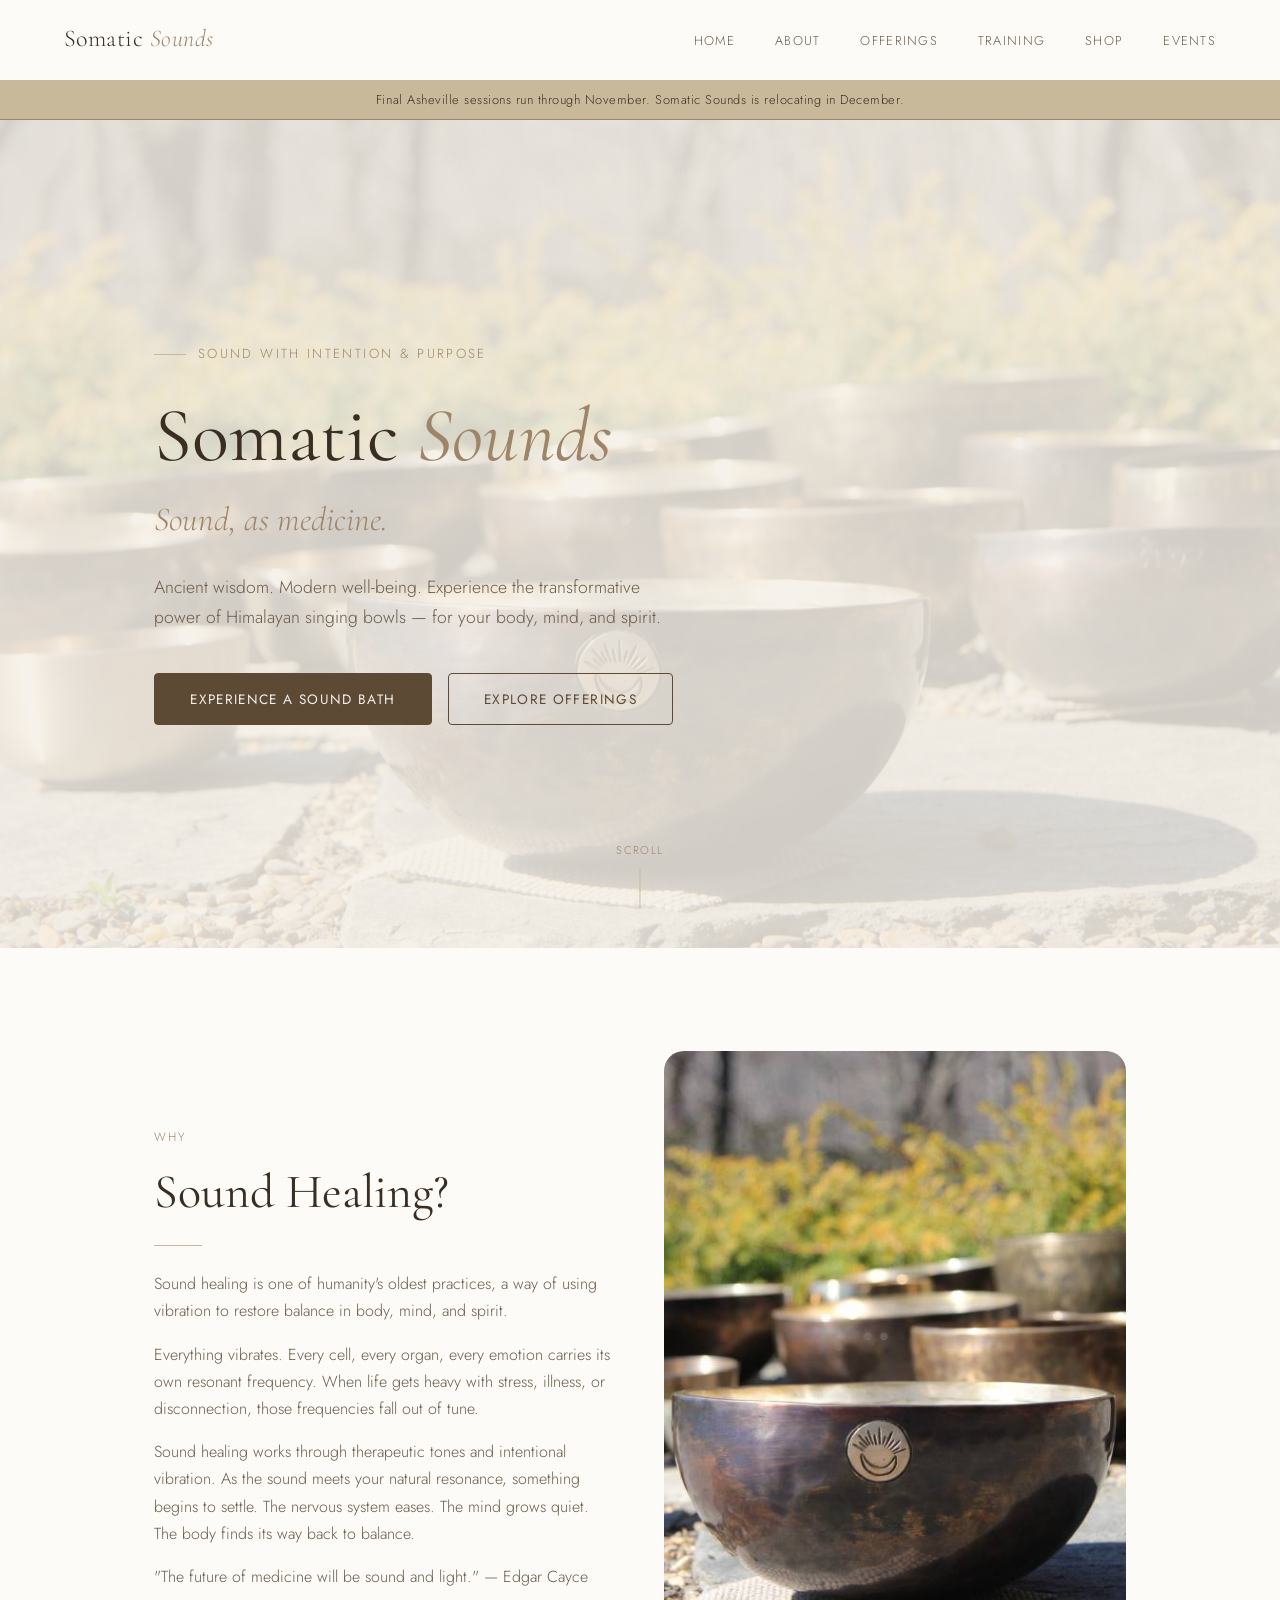
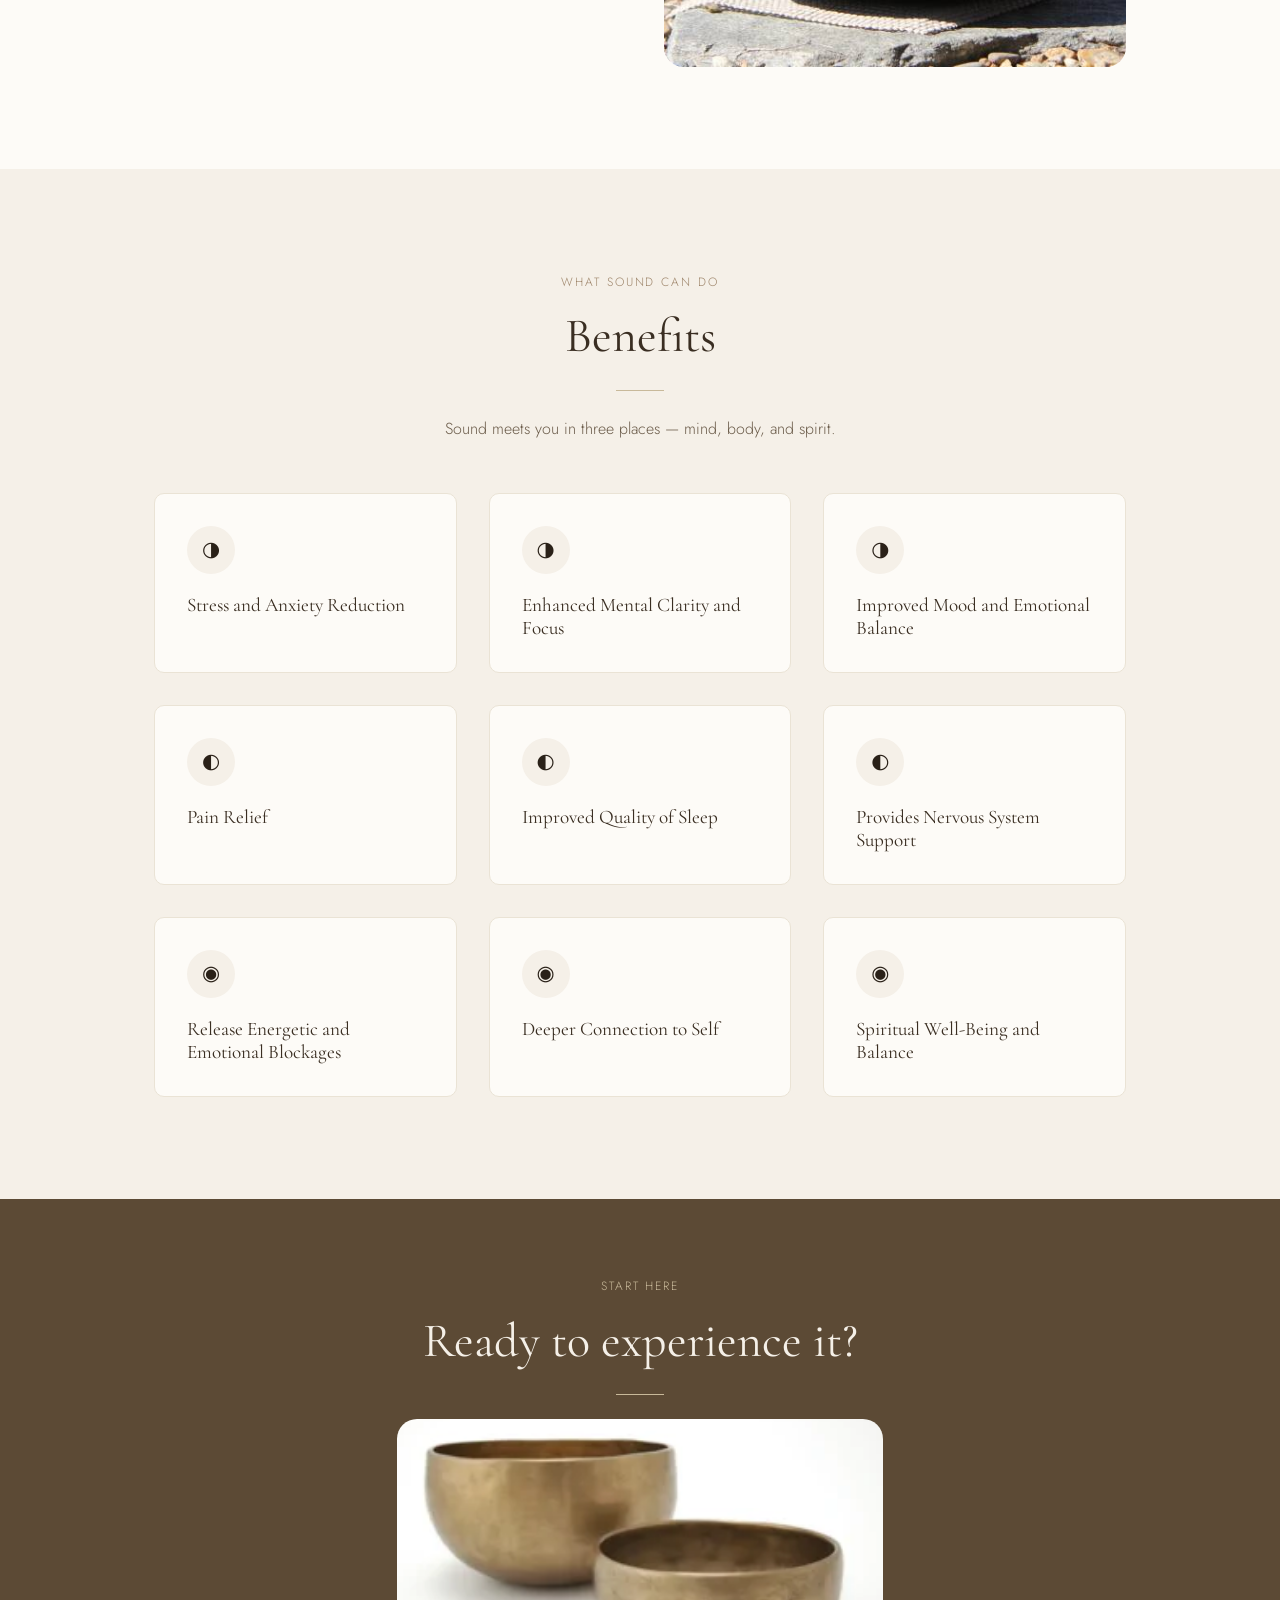
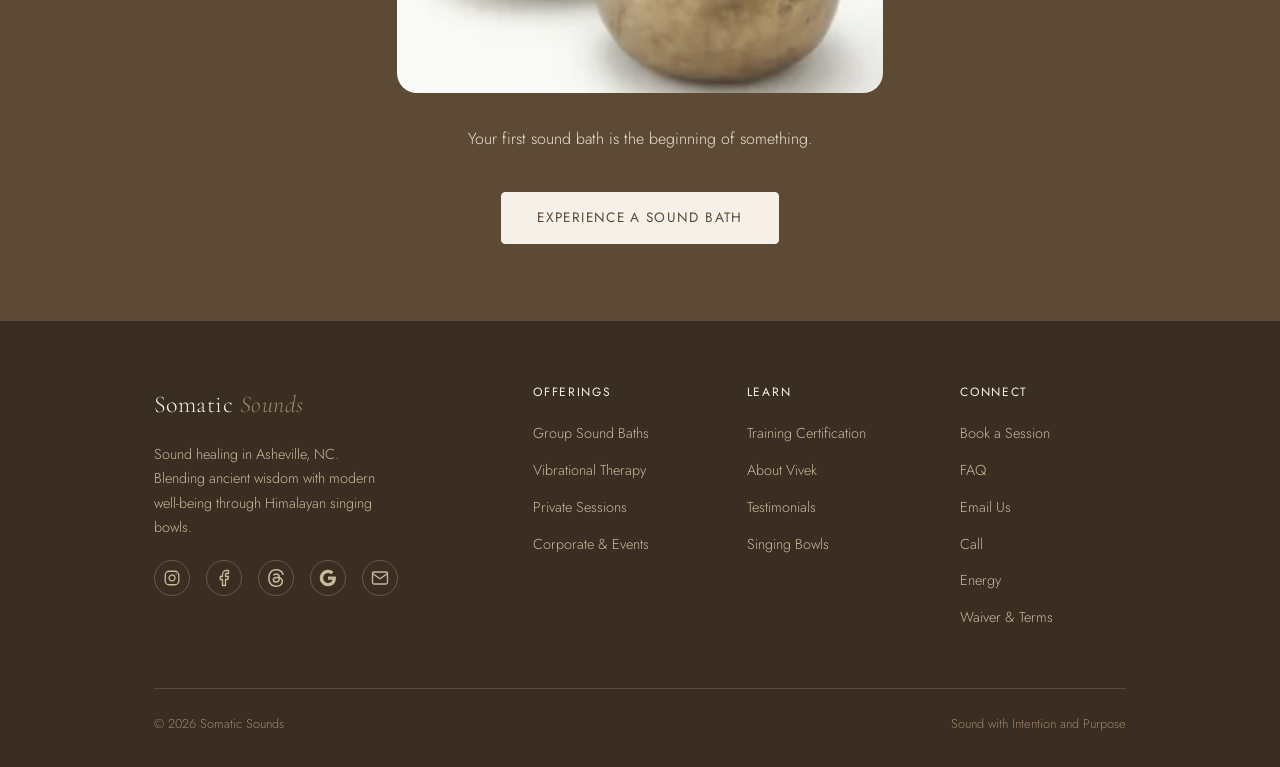
==== index.html @ fb437ecf "s" ====
<!-- ============================
     SOMATIC SOUNDS — index.html
     ============================ -->
<!DOCTYPE html>
<html lang="en">
<head>
  <meta charset="UTF-8" />
  <meta name="viewport" content="width=device-width, initial-scale=1.0" />
  <title>Somatic Sounds | Sound Healing in Asheville</title>
  <meta name="description" content="Sound healing in Asheville, NC with Himalayan singing bowls. Group sound baths, private Vibrational Sound Therapy, sound healing training, and retreats." />
  <link rel="canonical" href="https://somaticsounds.net/" />



<!-- Favicon -->
<link rel="icon" href="/favicon.ico" sizes="any">
<link rel="icon" type="image/png" sizes="32x32" href="/assets/images/favicons/somatic-favicon-32x32.png">
<link rel="icon" type="image/png" sizes="16x16" href="/assets/images/favicons/somatic-favicon-16x16.png">
<link rel="apple-touch-icon" sizes="180x180" href="/assets/images/favicons/somatic-favicon-180x180.png">
<link rel="icon" type="image/png" sizes="192x192" href="/assets/images/favicons/somatic-favicon-192x192.png">
<link rel="icon" type="image/png" sizes="512x512" href="/assets/images/favicons/somatic-favicon-512x512.png">

  <!-- Open Graph -->
  <meta property="og:title" content="Somatic Sounds | Sound Healing in Asheville" />
  <meta property="og:description" content="Sound healing in Asheville, NC. Offering group sound bath meditations, private sessions & sound healing training using Himalayan singing bowls to promote wellness and balance. Led by Vivek Chugh." />
  <meta property="og:url" content="https://somaticsounds.net/" />
  <meta property="og:image" content="https://somaticsounds.net/assets/images/2024/04/1-22-IMG_5878-scaled.jpg" />
  <meta property="og:type" content="website" />
  <meta property="og:site_name" content="Somatic Sounds" />
  <meta property="og:image:alt" content="Vivek Chugh sound healing facilitator in Asheville" />

  <!-- Twitter Card -->
  <meta name="twitter:card" content="summary_large_image" />
  <meta name="twitter:title" content="Somatic Sounds | Sound Healing in Asheville" />
  <meta name="twitter:description" content="Sound healing in Asheville, NC. Offering group sound bath meditations, private sessions & sound healing training using Himalayan singing bowls to promote wellness and balance. Led by Vivek Chugh." />
  <meta name="twitter:image" content="https://somaticsounds.net/assets/images/2024/04/1-22-IMG_5878-scaled.jpg" />
  <!-- Schema.org: Local Business -->
  <script type="application/ld+json">
  {
    "@context": "https://schema.org",
    "@type": "HealthAndBeautyBusiness",
    "@id": "https://somaticsounds.net/#business",
    "name": "Somatic Sounds",
    "url": "https://somaticsounds.net",
    "logo": "https://somaticsounds.net/assets/images/favicons/somatic-favicon-512x512.png",
    "image": "https://somaticsounds.net/assets/images/2024/04/1-22-IMG_5878-scaled.jpg",
    "description": "Vibrational Sound Therapy. Offering group sound bath, sound healing meditations, private event sessions & sound healing training using Himalayan singing bowls to promote wellness and balance.",
    "founder": { "@type": "Person", "name": "Vivek Chugh" },
    "address": {
      "@type": "PostalAddress",
      "addressLocality": "Asheville",
      "addressRegion": "NC",
      "addressCountry": "US"
    },
    "areaServed": { "@type": "City", "name": "Asheville" },
    "email": "somaticsoundsvst@gmail.com",
    "priceRange": "$$",
    "sameAs": [
      "https://www.instagram.com/somatic_sounds_vst/",
      "https://www.facebook.com/profile.php?id=61555731204932",
      "https://www.threads.net/@somatic_sounds_vst"
    ]
  }
  </script>
  <!-- Preload the two faces used above the fold -->
  <!-- Preload every face used above the fold. The nav wordmark is
       Cormorant 300 (roman + italic) — that is the one that used to flash. -->
  <link rel="preload" href="assets/fonts/jost-latin-300-normal.woff2" as="font" type="font/woff2" crossorigin />
  <link rel="preload" href="assets/fonts/jost-latin-400-normal.woff2" as="font" type="font/woff2" crossorigin />
  <link rel="preload" href="assets/fonts/cormorant-garamond-latin-300-normal.woff2" as="font" type="font/woff2" crossorigin />
  <link rel="preload" href="assets/fonts/cormorant-garamond-latin-300-italic.woff2" as="font" type="font/woff2" crossorigin />
  <link rel="preload" href="assets/fonts/cormorant-garamond-latin-400-normal.woff2" as="font" type="font/woff2" crossorigin />
  <link rel="preload" href="assets/fonts/cormorant-garamond-latin-400-italic.woff2" as="font" type="font/woff2" crossorigin />
  <link rel="stylesheet" href="assets/css/style.css" />
</head>
<body class="page-body">

  <!-- NAV -->
  <nav class="site-nav">
    <a href="index.html" class="nav-logo">Somatic <span>Sounds</span></a>
    <ul class="nav-links">
      <li><a href="index.html">Home</a></li>
      <li><a href="about.html">About</a></li>
      <li><a href="offerings.html">Offerings</a></li>
      <li><a href="training.html">Training</a></li>
      <li><a href="shop.html">Shop</a></li>
      <li><a href="events.html">Events</a></li>
    </ul>
    <button class="nav-toggle" aria-label="Menu">
      <span></span><span></span><span></span>
    </button>
  </nav>

<div style="background:#C8B99A;border-bottom:1px solid #9E856A;padding:0.75rem 1.5rem;text-align:center;">
  <p style="margin:0 auto;max-width:none;color:#3A2E22;font-size:0.80rem;line-height:1.2;letter-spacing:0.04em;">Final Asheville sessions run through November. Somatic Sounds is relocating in December.</p>
</div>

<!-- ============ HERO ============ -->
<section class="hero">
  <div class="hero-bg"></div>
  <div class="container">
    <div class="hero-content">
      <p class="hero-eyebrow">Sound with Intention & Purpose</p>
       <h1>Somatic <span class="hero-accent">Sounds</span></h1>
      <h2 class="hero-tagline"><em>Sound, as medicine.</em></h2>
      <p class="hero-sub">Ancient wisdom. Modern well-being. Experience the transformative power of Himalayan singing bowls — for your body, mind, and spirit.</p>
      <div class="hero-actions">
        <a href="events.html" class="btn btn-primary">Experience a Sound Bath</a>
        <a href="offerings.html" class="btn btn-outline">Explore Offerings</a>
      </div>
    </div>
  </div>
  <div class="hero-scroll">Scroll</div>
</section>

  <!-- ============ WHAT IS SOUND HEALING ============ -->
  <section class="bg-white">
    <div class="container">
      <div class="grid-2">
        <div class="fade-up">
          <span class="section-label">Why</span>
                    <h2>Sound Healing?</h2>
          <div class="divider"></div>
          <p>Sound healing is one of humanity's oldest practices, a way of using vibration to restore balance in body, mind, and spirit.</p>
          <p class="mt-1">Everything vibrates. Every cell, every organ, every emotion carries its own resonant frequency. When life gets heavy with stress, illness, or disconnection, those frequencies fall out of tune.</p>
          <p class="mt-1">Sound healing works through therapeutic tones and intentional vibration. As the sound meets your natural resonance, something begins to settle. The nervous system eases. The mind grows quiet. The body finds its way back to balance.</p>
          <p class="mt-1">"The future of medicine will be sound and light." — Edgar Cayce</p>
          
          <!--a href="offerings.html" class="btn btn-outline mt-2">Our Offerings</a-->
        </div>
        <div class="img-rounded fade-up" style="animation-delay: 0.15s;">
          <img src="assets/images/2024/04/1-22-IMG_5878-sound.jpg" alt="Himalayan singing bowls arranged for a sound healing session" class="img-tall" width="1024" height="648" loading="lazy" />
        </div>
      </div>
    </div>
  </section>

  <!-- ============ BENEFITS ============ -->
  <section class="bg-sand">
    <div class="container">
      <div class="section-header center fade-up">
        <span class="section-label">What sound can do</span>
        <h2>Benefits</h2>
        <div class="divider center"></div>
        <p>Sound meets you in three places — mind, body, and spirit.</p>
      </div>
      <div class="grid-3 mt-2">
        <div class="card fade-up">
          <div class="card-icon">◑</div>
          <h4>Stress and Anxiety Reduction</h4>
          <p></p>
        </div>
        <div class="card fade-up" style="animation-delay:0.1s">
          <div class="card-icon">◑</div>
          <h4>Enhanced Mental Clarity and Focus</h4>
          <p></p>
        </div>
        <div class="card fade-up" style="animation-delay:0.2s">
          <div class="card-icon">◑</div>
          <h4>Improved Mood and Emotional Balance</h4>
          <p></p>
        </div>
        <div class="card fade-up" style="animation-delay:0.05s">
          <div class="card-icon">◐</div>
          <h4>Pain Relief</h4>
          <p></p>
        </div>
        <div class="card fade-up" style="animation-delay:0.15s">
          <div class="card-icon">◐</div>
          <h4>Improved Quality of Sleep</h4>
          <p></p>
        </div>
        <div class="card fade-up" style="animation-delay:0.25s">
          <div class="card-icon">◐</div>
          <h4>Provides Nervous System Support</h4>
          <p></p>
        </div>
        <div class="card fade-up" style="animation-delay:0.1s">
          <div class="card-icon">◉</div>
          <h4>Release Energetic and Emotional Blockages</h4>
          <p></p>
        </div>
        <div class="card fade-up" style="animation-delay:0.2s">
          <div class="card-icon">◉</div>
          <h4>Deeper Connection to Self</h4>
          <p></p>
        </div>
        <div class="card fade-up" style="animation-delay:0.3s">
          <div class="card-icon">◉</div>
          <h4>Spiritual Well-Being and Balance</h4>
          <p></p>
        </div>
      </div>
    </div>
  </section>

  <!-- ============ CTA BAND ============ -->
  <section class="band">
    <div class="container center fade-up">
      <span class="section-label" style="color: var(--stone);">Start Here</span>
      <h2>Ready to experience it?</h2>
      <div class="divider center" style="background:var(--stone)"></div>
      <img src="assets/images/2024/09/photo-1579755219068-207d2d6c397d-300x247.webp" alt="Himalayan bowls" class="img-rounded img-wide" style="max-width: 50%; height: auto; display: block; margin: 0 auto 2rem;" width="300" height="247" loading="lazy" />
      <p style="color:var(--sand-dark); margin: 0 auto 2.5rem;">Your first sound bath is the beginning of something.</p>
      <div class="gap-actions" style="justify-content:center">
        <a href="events.html" class="btn btn-light">Experience a Sound Bath</a>
        </div>
    </div>
  </section> 

  <!-- FOOTER -->
  <footer class="site-footer">
    <div class="container">
      <div class="footer-grid">
				<div class="footer-brand">
				  <a href="index.html" class="nav-logo">Somatic <span>Sounds</span></a>
				  <p>Sound healing in Asheville, NC. Blending ancient wisdom with modern well-being through Himalayan singing bowls.</p>
				  <div class="social-links">
					<a href="https://www.instagram.com/somatic_sounds_vst/" aria-label="Instagram" target="_blank" rel="noopener">
					  <svg viewBox="0 0 24 24" fill="none" stroke="currentColor" stroke-width="1.75" stroke-linecap="round" stroke-linejoin="round" aria-hidden="true">
						<rect x="3" y="3" width="18" height="18" rx="5" ry="5"/>
						<path d="M16 11.37A4 4 0 1 1 12.63 8 4 4 0 0 1 16 11.37z"/>
						<line x1="17.5" y1="6.5" x2="17.51" y2="6.5"/>
					  </svg>
					</a>
					<a href="https://www.facebook.com/profile.php?id=61555731204932&sk=about" aria-label="Facebook" target="_blank" rel="noopener">
					  <svg viewBox="0 0 24 24" fill="none" stroke="currentColor" stroke-width="1.75" stroke-linecap="round" stroke-linejoin="round" aria-hidden="true">
						<path d="M18 2h-3a5 5 0 0 0-5 5v3H7v4h3v8h4v-8h3l1-4h-4V7a1 1 0 0 1 1-1h3z"/>
					  </svg>
					</a>
					<a href="https://www.threads.net/@somatic_sounds_vst" aria-label="Threads" target="_blank" rel="noopener">
					  <svg viewBox="0 0 24 24" fill="currentColor" aria-hidden="true">
						<path d="M12.186 24h-.007c-3.581-.024-6.334-1.205-8.184-3.509C2.35 18.44 1.5 15.586 1.472 12.01v-.017c.03-3.579.879-6.43 2.525-8.482C5.845 1.205 8.6.024 12.18 0h.014c2.746.02 5.043.725 6.826 2.098 1.677 1.29 2.858 3.13 3.509 5.467l-2.04.569c-1.104-3.96-3.898-5.984-8.304-6.015-2.91.022-5.11.936-6.54 2.717C4.307 6.504 3.616 8.914 3.589 12c.027 3.086.718 5.496 2.057 7.164 1.43 1.78 3.631 2.695 6.54 2.717 2.623-.02 4.358-.631 5.8-2.045 1.647-1.613 1.618-3.593 1.09-4.798-.31-.71-.873-1.3-1.634-1.75-.192 1.352-.622 2.446-1.284 3.272-.886 1.102-2.14 1.704-3.73 1.79-1.202.065-2.361-.218-3.259-.801-1.063-.689-1.685-1.74-1.752-2.964-.065-1.19.408-2.285 1.33-3.082.88-.76 2.119-1.207 3.583-1.291a13.853 13.853 0 0 1 3.02.142c-.126-.742-.375-1.332-.75-1.757-.513-.586-1.308-.883-2.359-.89h-.029c-.844 0-1.992.232-2.721 1.32L7.734 7.847c.98-1.454 2.568-2.256 4.478-2.256h.044c3.194.02 5.097 1.975 5.287 5.388.108.046.216.094.321.142 1.49.7 2.58 1.761 3.154 3.07.797 1.82.871 4.79-1.548 7.158-1.85 1.81-4.094 2.628-7.277 2.65Zm1.003-11.69c-.242 0-.487.007-.739.021-1.836.103-2.98.946-2.916 2.143.067 1.256 1.452 1.839 2.784 1.767 1.224-.065 2.818-.543 3.086-3.71a10.5 10.5 0 0 0-2.215-.221z"/>
					  </svg>
					</a>
					<a href="https://maps.app.goo.gl/hyhvpstZaKZkkean6" aria-label="Google" target="_blank" rel="noopener">
					  <svg viewBox="0 0 24 24" fill="currentColor" aria-hidden="true">
						<path d="M22.56 12.25c0-.78-.07-1.53-.2-2.25H12v4.26h5.92c-.26 1.37-1.04 2.53-2.21 3.31v2.77h3.57c2.08-1.92 3.28-4.74 3.28-8.09z"/>
						<path d="M12 23c2.97 0 5.46-.98 7.28-2.66l-3.57-2.77c-.99.66-2.26 1.06-3.71 1.06-2.86 0-5.29-1.93-6.16-4.53H2.18v2.84C3.99 20.53 7.7 23 12 23z"/>
						<path d="M5.84 14.09c-.22-.66-.35-1.36-.35-2.09s.13-1.43.35-2.09V7.07H2.18C1.43 8.55 1 10.22 1 12s.43 3.45 1.18 4.93l2.85-2.22.81-.62z"/>
						<path d="M12 5.38c1.62 0 3.06.56 4.21 1.64l3.15-3.15C17.45 2.09 14.97 1 12 1 7.7 1 3.99 3.47 2.18 7.07l3.66 2.84c.87-2.6 3.3-4.53 6.16-4.53z"/>
					  </svg>
					</a>
					<a href="mailto:somaticsoundsvst@gmail.com" aria-label="Email">
					  <svg viewBox="0 0 24 24" fill="none" stroke="currentColor" stroke-width="1.75" stroke-linecap="round" stroke-linejoin="round" aria-hidden="true">
						<path d="M4 4h16c1.1 0 2 .9 2 2v12c0 1.1-.9 2-2 2H4c-1.1 0-2-.9-2-2V6c0-1.1.9-2 2-2z"/>
						<polyline points="22,6 12,13 2,6"/>
					  </svg>
					</a>
				  </div>
				</div>
        <div class="footer-col">
          <h4>Offerings</h4>
          <ul>
            <li><a href="events.html">Group Sound Baths</a></li>
            <li><a href="offerings.html">Vibrational Therapy</a></li>
            <li><a href="offerings.html">Private Sessions</a></li>
            <li><a href="offerings.html">Corporate & Events</a></li>
          </ul>
        </div>
        <div class="footer-col">
          <h4>Learn</h4>
          <ul>
            <li><a href="training.html">Training Certification</a></li>
            <li><a href="about.html">About Vivek</a></li>
            <li><a href="events.html#testimonials">Testimonials</a></li>
            <li><a href="shop.html">Singing Bowls</a></li>
          </ul>
        </div>
        <div class="footer-col">
          <h4>Connect</h4>
          <ul>
            <li><a href="events.html">Book a Session</a></li>
            <li><a href="events.html#faq">FAQ</a></li>
            <li><a href="mailto:somaticsoundsvst@gmail.com">Email Us</a></li>
            <li><a href="https://maps.app.goo.gl/hyhvpstZaKZkkean6">Call</a></li>
            <li><a href="energy.html">Energy</a></li>
            <li><a href="liability.html">Waiver & Terms</a></li>
          </ul>
        </div>
      </div>
      <div class="footer-bottom">
        <span>© 2026 Somatic Sounds</span>
        <span>Sound with Intention and Purpose</span>
      </div>
    </div>
  </footer>

  <script src="assets/js/main.js"></script>
</body>
</html>
---- assets/css/style.css ----
/* ============================================
   SOMATIC SOUNDS — Global Stylesheet
   Minimal & clean, earth accent palette
   ============================================ */

/* ---- FONTS (self-hosted) ----
   Cormorant Garamond + Jost, latin & latin-ext subsets, woff2.
   Both are SIL Open Font License 1.1 — free to self-host.
   The latin-ext files only download if a page actually uses a
   character from that range, so the normal cost is latin only.
   ============================================ */

@font-face {
  font-family: 'Jost';
  font-style: normal;
  font-weight: 300;
  font-display: swap;
  src: url('../fonts/jost-latin-300-normal.woff2') format('woff2');
  unicode-range: U+0000-00FF,U+0131,U+0152-0153,U+02BB-02BC,U+02C6,U+02DA,U+02DC,U+0304,U+0308,U+0329,U+2000-206F,U+20AC,U+2122,U+2191,U+2193,U+2212,U+2215,U+FEFF,U+FFFD;
}
@font-face {
  font-family: 'Jost';
  font-style: normal;
  font-weight: 300;
  font-display: swap;
  src: url('../fonts/jost-latin-ext-300-normal.woff2') format('woff2');
  unicode-range: U+0100-02BA,U+02BD-02C5,U+02C7-02CC,U+02CE-02D7,U+02DD-02FF,U+0304,U+0308,U+0329,U+1D00-1DBF,U+1E00-1E9F,U+1EF2-1EFF,U+2020,U+20A0-20AB,U+20AD-20C0,U+2113,U+2C60-2C7F,U+A720-A7FF;
}
@font-face {
  font-family: 'Jost';
  font-style: normal;
  font-weight: 400;
  font-display: swap;
  src: url('../fonts/jost-latin-400-normal.woff2') format('woff2');
  unicode-range: U+0000-00FF,U+0131,U+0152-0153,U+02BB-02BC,U+02C6,U+02DA,U+02DC,U+0304,U+0308,U+0329,U+2000-206F,U+20AC,U+2122,U+2191,U+2193,U+2212,U+2215,U+FEFF,U+FFFD;
}
@font-face {
  font-family: 'Jost';
  font-style: normal;
  font-weight: 400;
  font-display: swap;
  src: url('../fonts/jost-latin-ext-400-normal.woff2') format('woff2');
  unicode-range: U+0100-02BA,U+02BD-02C5,U+02C7-02CC,U+02CE-02D7,U+02DD-02FF,U+0304,U+0308,U+0329,U+1D00-1DBF,U+1E00-1E9F,U+1EF2-1EFF,U+2020,U+20A0-20AB,U+20AD-20C0,U+2113,U+2C60-2C7F,U+A720-A7FF;
}
@font-face {
  font-family: 'Jost';
  font-style: normal;
  font-weight: 500;
  font-display: swap;
  src: url('../fonts/jost-latin-500-normal.woff2') format('woff2');
  unicode-range: U+0000-00FF,U+0131,U+0152-0153,U+02BB-02BC,U+02C6,U+02DA,U+02DC,U+0304,U+0308,U+0329,U+2000-206F,U+20AC,U+2122,U+2191,U+2193,U+2212,U+2215,U+FEFF,U+FFFD;
}
@font-face {
  font-family: 'Jost';
  font-style: normal;
  font-weight: 500;
  font-display: swap;
  src: url('../fonts/jost-latin-ext-500-normal.woff2') format('woff2');
  unicode-range: U+0100-02BA,U+02BD-02C5,U+02C7-02CC,U+02CE-02D7,U+02DD-02FF,U+0304,U+0308,U+0329,U+1D00-1DBF,U+1E00-1E9F,U+1EF2-1EFF,U+2020,U+20A0-20AB,U+20AD-20C0,U+2113,U+2C60-2C7F,U+A720-A7FF;
}

@font-face {
  font-family: 'Cormorant Garamond';
  font-style: normal;
  font-weight: 300;
  font-display: optional;
  src: url('../fonts/cormorant-garamond-latin-300-normal.woff2') format('woff2');
  unicode-range: U+0000-00FF,U+0131,U+0152-0153,U+02BB-02BC,U+02C6,U+02DA,U+02DC,U+0304,U+0308,U+0329,U+2000-206F,U+20AC,U+2122,U+2191,U+2193,U+2212,U+2215,U+FEFF,U+FFFD;
}
@font-face {
  font-family: 'Cormorant Garamond';
  font-style: normal;
  font-weight: 300;
  font-display: optional;
  src: url('../fonts/cormorant-garamond-latin-ext-300-normal.woff2') format('woff2');
  unicode-range: U+0100-02BA,U+02BD-02C5,U+02C7-02CC,U+02CE-02D7,U+02DD-02FF,U+0304,U+0308,U+0329,U+1D00-1DBF,U+1E00-1E9F,U+1EF2-1EFF,U+2020,U+20A0-20AB,U+20AD-20C0,U+2113,U+2C60-2C7F,U+A720-A7FF;
}
@font-face {
  font-family: 'Cormorant Garamond';
  font-style: normal;
  font-weight: 400;
  font-display: optional;
  src: url('../fonts/cormorant-garamond-latin-400-normal.woff2') format('woff2');
  unicode-range: U+0000-00FF,U+0131,U+0152-0153,U+02BB-02BC,U+02C6,U+02DA,U+02DC,U+0304,U+0308,U+0329,U+2000-206F,U+20AC,U+2122,U+2191,U+2193,U+2212,U+2215,U+FEFF,U+FFFD;
}
@font-face {
  font-family: 'Cormorant Garamond';
  font-style: normal;
  font-weight: 400;
  font-display: optional;
  src: url('../fonts/cormorant-garamond-latin-ext-400-normal.woff2') format('woff2');
  unicode-range: U+0100-02BA,U+02BD-02C5,U+02C7-02CC,U+02CE-02D7,U+02DD-02FF,U+0304,U+0308,U+0329,U+1D00-1DBF,U+1E00-1E9F,U+1EF2-1EFF,U+2020,U+20A0-20AB,U+20AD-20C0,U+2113,U+2C60-2C7F,U+A720-A7FF;
}
@font-face {
  font-family: 'Cormorant Garamond';
  font-style: normal;
  font-weight: 500;
  font-display: optional;
  src: url('../fonts/cormorant-garamond-latin-500-normal.woff2') format('woff2');
  unicode-range: U+0000-00FF,U+0131,U+0152-0153,U+02BB-02BC,U+02C6,U+02DA,U+02DC,U+0304,U+0308,U+0329,U+2000-206F,U+20AC,U+2122,U+2191,U+2193,U+2212,U+2215,U+FEFF,U+FFFD;
}
@font-face {
  font-family: 'Cormorant Garamond';
  font-style: normal;
  font-weight: 500;
  font-display: optional;
  src: url('../fonts/cormorant-garamond-latin-ext-500-normal.woff2') format('woff2');
  unicode-range: U+0100-02BA,U+02BD-02C5,U+02C7-02CC,U+02CE-02D7,U+02DD-02FF,U+0304,U+0308,U+0329,U+1D00-1DBF,U+1E00-1E9F,U+1EF2-1EFF,U+2020,U+20A0-20AB,U+20AD-20C0,U+2113,U+2C60-2C7F,U+A720-A7FF;
}
@font-face {
  font-family: 'Cormorant Garamond';
  font-style: italic;
  font-weight: 300;
  font-display: optional;
  src: url('../fonts/cormorant-garamond-latin-300-italic.woff2') format('woff2');
  unicode-range: U+0000-00FF,U+0131,U+0152-0153,U+02BB-02BC,U+02C6,U+02DA,U+02DC,U+0304,U+0308,U+0329,U+2000-206F,U+20AC,U+2122,U+2191,U+2193,U+2212,U+2215,U+FEFF,U+FFFD;
}
@font-face {
  font-family: 'Cormorant Garamond';
  font-style: italic;
  font-weight: 300;
  font-display: optional;
  src: url('../fonts/cormorant-garamond-latin-ext-300-italic.woff2') format('woff2');
  unicode-range: U+0100-02BA,U+02BD-02C5,U+02C7-02CC,U+02CE-02D7,U+02DD-02FF,U+0304,U+0308,U+0329,U+1D00-1DBF,U+1E00-1E9F,U+1EF2-1EFF,U+2020,U+20A0-20AB,U+20AD-20C0,U+2113,U+2C60-2C7F,U+A720-A7FF;
}
@font-face {
  font-family: 'Cormorant Garamond';
  font-style: italic;
  font-weight: 400;
  font-display: optional;
  src: url('../fonts/cormorant-garamond-latin-400-italic.woff2') format('woff2');
  unicode-range: U+0000-00FF,U+0131,U+0152-0153,U+02BB-02BC,U+02C6,U+02DA,U+02DC,U+0304,U+0308,U+0329,U+2000-206F,U+20AC,U+2122,U+2191,U+2193,U+2212,U+2215,U+FEFF,U+FFFD;
}
@font-face {
  font-family: 'Cormorant Garamond';
  font-style: italic;
  font-weight: 400;
  font-display: optional;
  src: url('../fonts/cormorant-garamond-latin-ext-400-italic.woff2') format('woff2');
  unicode-range: U+0100-02BA,U+02BD-02C5,U+02C7-02CC,U+02CE-02D7,U+02DD-02FF,U+0304,U+0308,U+0329,U+1D00-1DBF,U+1E00-1E9F,U+1EF2-1EFF,U+2020,U+20A0-20AB,U+20AD-20C0,U+2113,U+2C60-2C7F,U+A720-A7FF;
}


/* ---- METRIC-MATCHED FALLBACKS ----
   These are not downloads. They re-measure a font already on the
   visitor's device so it occupies the same space as the real face.
   If a web font is ever late or blocked, the page still looks right
   and nothing jumps when the real font arrives.
   Numbers derived from the actual font files:
     Cormorant Garamond  x-height .386  cap .625  asc .924  desc .287
     Jost                x-height .460  cap .700  asc 1.070 desc .375
   ============================================ */

@font-face {
  font-family: 'Cormorant Fallback';
  src: local('Times New Roman'), local('Times'), local('Georgia');
  size-adjust: 88%;
  ascent-override: 105%;
  descent-override: 33%;
  line-gap-override: 0%;
}

@font-face {
  font-family: 'Jost Fallback';
  src: local('Arial'), local('Helvetica Neue'), local('Helvetica');
  size-adjust: 92%;
  ascent-override: 116%;
  descent-override: 41%;
  line-gap-override: 0%;
}

/* ---- TOKENS ---- */
:root {
  --sand:       #F5F0E8;
  --sand-dark:  #EAE3D5;
  --stone:      #C8B99A;
  --stone-dark: #9E856A;
  --bark:       #5C4A35;
  --bark-deep:  #3A2E22;
  --sage:       #7A8C76;
  --sage-light: #B4C0B0;
  --white:      #FDFBF7;
  --ink:        #2A2118;
  --ink-muted:  #6B5C4A;
  --accent:     #8B6B4A;

  --font-serif: 'Cormorant Garamond', 'Cormorant Fallback', Georgia, serif;
  --font-sans:  'Jost', 'Jost Fallback', system-ui, sans-serif;

  --max-w: 1100px;
  --gutter: clamp(1.5rem, 5vw, 4rem);
  --section-gap: clamp(4rem, 8vw, 8rem);

  --radius-sm: 4px;
  --radius-md: 10px;
  --radius-lg: 20px;

  --transition: 0.25s ease;
}

/* ---- RESET ---- */
*, *::before, *::after { box-sizing: border-box; margin: 0; padding: 0; }
html { scroll-behavior: smooth; }

body {
  font-family: var(--font-sans);
  background: var(--white);
  color: var(--ink);
  font-size: 16px;
  line-height: 1.7;
  font-weight: 300;
}

img { max-width: 100%; height: auto; display: block; }
a { color: inherit; text-decoration: none; }

/* ---- TYPOGRAPHY ---- */
h1, h2, h3, h4 {
  font-family: var(--font-serif);
  font-weight: 400;
  line-height: 1.2;
  color: var(--bark-deep);
}

h1 { font-size: clamp(2.8rem, 6vw, 5rem); }
h2 { font-size: clamp(2rem, 4vw, 3rem); }
h3 { font-size: clamp(1.4rem, 2.5vw, 1.9rem); }
h4 { font-size: 1.2rem; }

p { color: var(--ink-muted); max-width: 62ch; }

.serif { font-family: var(--font-serif); }
.italic { font-style: italic; }
.muted { color: var(--ink-muted); }
.small { font-size: 0.85rem; letter-spacing: 0.08em; text-transform: uppercase; }
.center { text-align: center; }
.center p { margin-left: auto; margin-right: auto; }

/* ---- LAYOUT ---- */
.container {
  width: 100%;
  max-width: var(--max-w);
  margin: 0 auto;
  padding: 0 var(--gutter);
}

section { padding: var(--section-gap) 0; }

.grid-2 {
  display: grid;
  grid-template-columns: 1fr 1fr;
  gap: 3rem;
  align-items: center;
}

.grid-3 {
  display: grid;
  grid-template-columns: repeat(3, 1fr);
  gap: 2rem;
}

.grid-4 {
  display: grid;
  grid-template-columns: repeat(4, 1fr);
  gap: 1.5rem;
}

@media (max-width: 900px) {
  .grid-2 { grid-template-columns: 1fr; }
  .grid-3 { grid-template-columns: 1fr 1fr; }
}
@media (max-width: 600px) {
  .grid-3, .grid-4 { grid-template-columns: 1fr; }
}

/* ---- BUTTONS ---- */
.btn {
  display: inline-block;
  font-family: var(--font-sans);
  font-size: 0.85rem;
  font-weight: 400;
  letter-spacing: 0.1em;
  text-transform: uppercase;
  padding: 0.85rem 2.2rem;
  border-radius: var(--radius-sm);
  cursor: pointer;
  transition: all var(--transition);
  border: 1px solid transparent;
}

.btn-primary {
  background: var(--bark);
  color: var(--sand);
  border-color: var(--bark);
}
.btn-primary:hover {
  background: var(--bark-deep);
  border-color: var(--bark-deep);
}

.btn-outline {
  background: transparent;
  color: var(--bark);
  border-color: var(--bark);
}
.btn-outline:hover {
  background: var(--bark);
  color: var(--sand);
}

.btn-light {
  background: var(--sand);
  color: var(--bark);
  border-color: var(--sand);
}
.btn-light:hover {
  background: var(--white);
  border-color: var(--white);
}

/* ---- NAV ---- */
.site-nav {
  position: fixed;
  top: 0;
  left: 0;
  right: 0;
  z-index: 100;
  padding: 1.2rem var(--gutter);
  display: flex;
  align-items: center;
  justify-content: space-between;
  background: rgba(253, 251, 247, 0.92);
  backdrop-filter: blur(12px);
  border-bottom: 1px solid transparent;
  transition: border-color var(--transition), box-shadow var(--transition);
}

.site-nav.scrolled {
  border-bottom-color: var(--sand-dark);
  box-shadow: 0 2px 20px rgba(58, 46, 34, 0.06);
}

.nav-logo {
  font-family: var(--font-serif);
  font-size: 1.5rem;
  color: var(--bark-deep);
  letter-spacing: 0.02em;
}
.nav-logo span { font-style: italic; color: var(--stone-dark); }

.nav-links {
  display: flex;
  gap: 2.5rem;
  list-style: none;
  align-items: center;
}

.nav-links a {
  font-size: 0.8rem;
  letter-spacing: 0.1em;
  text-transform: uppercase;
  color: var(--ink-muted);
  transition: color var(--transition);
}
.nav-links a:hover, .nav-links a.active { color: var(--bark); }

.nav-cta { margin-left: 1rem; }

.nav-toggle {
  display: none;
  flex-direction: column;
  gap: 5px;
  cursor: pointer;
  padding: 4px;
}
.nav-toggle span {
  width: 24px;
  height: 1.5px;
  background: var(--bark);
  transition: all var(--transition);
}

@media (max-width: 768px) {
  .nav-links { display: none; }
  .nav-toggle { display: flex; }
  .nav-links.open {
    display: flex;
    flex-direction: column;
    position: absolute;
    top: 100%;
    left: 0; right: 0;
    background: var(--white);
    padding: 1.5rem var(--gutter);
    border-bottom: 1px solid var(--sand-dark);
    gap: 1.5rem;
  }
  .nav-cta { display: none; }
}

/* ---- PAGE TOP OFFSET ---- */
.page-body { padding-top: 5rem; }

/* ---- HERO ---- */
.hero {
  min-height: 92vh;
  display: flex;
  align-items: center;
  position: relative;
  overflow: hidden;
  background: var(--sand);
}

.hero-bg {
  position: absolute;
  inset: 0;
  background-image: url('../images/2024/04/1-22-IMG_5878-scaled.jpg');
  background-size: cover;
  background-position: center 75%;
  opacity: 0.15;
}

.hero-content {
  position: relative;
  z-index: 1;
  max-width: 700px;
}

.hero h1 .hero-accent {
  font-style: italic; color: var(--stone-dark);
}

.hero-eyebrow {
  font-size: 0.82rem;
  letter-spacing: 0.18em;
  text-transform: uppercase;
  color: var(--stone-dark);
  margin-bottom: 1.5rem;
  display: flex;
  align-items: center;
  gap: 0.75rem;
}
.hero-eyebrow::before {
  content: '';
  display: block;
  width: 32px;
  height: 1px;
  background: var(--stone);
}

.hero h1 { margin-bottom: 1.5rem; }
.hero h1 em { font-style: italic; color: var(--stone-dark); }

.hero-sub {
  font-size: 1.1rem;
  font-weight: 300;
  color: var(--ink-muted);
  margin-bottom: 2.5rem;
  max-width: 52ch;
}

.hero-tagline {
  font-size: clamp(1.6rem, 2.8vw, 2.1rem);
  font-weight: 300;
  color: var(--stone-dark);
  margin-top: -0.5rem;
  margin-bottom: 2rem;
  line-height: 1.3;
}
.hero-tagline em {
  font-style: italic;
}

.hero-actions { display: flex; gap: 1rem; flex-wrap: wrap; }

.hero-scroll {
  position: absolute;
  bottom: 2.5rem;
  left: 50%;
  transform: translateX(-50%);
  display: flex;
  flex-direction: column;
  align-items: center;
  gap: 0.5rem;
  color: var(--stone-dark);
  font-size: 0.7rem;
  letter-spacing: 0.12em;
  text-transform: uppercase;
  animation: bob 2s ease-in-out infinite;
}
.hero-scroll::after {
  content: '';
  width: 1px;
  height: 40px;
  background: var(--stone);
}
@keyframes bob {
  0%, 100% { transform: translateX(-50%) translateY(0); }
  50% { transform: translateX(-50%) translateY(6px); }
}

/* ---- SECTION HEADERS ---- */
.section-label {
  font-size: 0.75rem;
  letter-spacing: 0.16em;
  text-transform: uppercase;
  color: var(--stone-dark);
  margin-bottom: 1rem;
  display: block;
}

.section-header { margin-bottom: clamp(2rem, 4vw, 3.5rem); }
.section-header h2 { margin-bottom: 1rem; }

/* ---- DIVIDER ---- */
.divider {
  width: 48px;
  height: 1px;
  background: var(--stone);
  margin: 1.5rem 0;
}
.divider.center { margin: 1.5rem auto; }

/* ---- CARDS ---- */
.card {
  background: var(--white);
  border: 1px solid var(--sand-dark);
  border-radius: var(--radius-md);
  padding: 2rem;
  transition: box-shadow var(--transition), transform var(--transition);
}
.card:hover {
  box-shadow: 0 8px 32px rgba(58, 46, 34, 0.08);
  transform: translateY(-2px);
}

.card-icon {
  width: 48px;
  height: 48px;
  background: var(--sand);
  border-radius: 50%;
  display: flex;
  align-items: center;
  justify-content: center;
  margin-bottom: 1.25rem;
  font-size: 1.3rem;
}

/* ---- IMAGE BLOCKS ---- */
.img-rounded { border-radius: var(--radius-lg); overflow: hidden; }
.img-tall { aspect-ratio: 3/4; object-fit: cover; width: 100%; }
.img-wide { aspect-ratio: 16/9; object-fit: cover; width: 100%; }
.img-square { aspect-ratio: 1; object-fit: cover; width: 100%; }

/* ---- BAND / CTA SECTION ---- */
.band {
  background: var(--bark);
  color: var(--sand);
  padding: clamp(3rem, 6vw, 5rem) 0;
}
.band h2 { color: var(--sand); }
.band p { color: var(--sand-dark); max-width: 55ch; }
.band .divider { background: var(--stone); }

.band-dark {
  background: var(--bark-deep);
}

/* ---- FOOTER ---- */
.site-footer {
  background: var(--bark-deep);
  color: var(--stone);
  padding: 4rem 0 2rem;
}

.footer-grid {
  display: grid;
  grid-template-columns: 2fr 1fr 1fr 1fr;
  gap: 3rem;
  margin-bottom: 3rem;
}

@media (max-width: 768px) {
  .footer-grid { grid-template-columns: 1fr 1fr; }
}
@media (max-width: 480px) {
  .footer-grid { grid-template-columns: 1fr; }
}

.footer-brand .nav-logo { color: var(--sand); margin-bottom: 1rem; display: block; }
.footer-brand p { color: var(--stone); font-size: 0.9rem; max-width: 28ch; }

.footer-col h4 {
  font-family: var(--font-sans);
  font-size: 0.75rem;
  letter-spacing: 0.14em;
  text-transform: uppercase;
  color: var(--sand);
  font-weight: 400;
  margin-bottom: 1.25rem;
}
.footer-col ul { list-style: none; }
.footer-col li { margin-bottom: 0.6rem; }
.footer-col a {
  color: var(--stone);
  font-size: 0.9rem;
  transition: color var(--transition);
}
.footer-col a:hover { color: var(--sand); }

.footer-bottom {
  border-top: 1px solid rgba(200, 185, 154, 0.2);
  padding-top: 1.5rem;
  display: flex;
  justify-content: space-between;
  align-items: center;
  font-size: 0.8rem;
  color: var(--stone-dark);
  flex-wrap: wrap;
  gap: 1rem;
}

/* ---- SOCIAL ICONS ---- */
.social-links {
  display: flex;
  gap: 1rem;
  margin-top: 1.25rem;
}
.social-links a {
  width: 36px;
  height: 36px;
  border: 1px solid rgba(200, 185, 154, 0.3);
  border-radius: 50%;
  display: flex;
  align-items: center;
  justify-content: center;
  font-size: 0.85rem;
  color: var(--stone);
  transition: all var(--transition);
}
.social-links a:hover {
  background: var(--stone);
  color: var(--bark-deep);
  border-color: var(--stone);
}

/* ---- PAGE HERO (inner pages) ---- */
.page-hero {
  background: var(--sand);
  padding: clamp(4rem, 8vw, 7rem) 0 clamp(3rem, 5vw, 5rem);
  position: relative;
  overflow: hidden;
}
.page-hero::after {
  content: '';
  position: absolute;
  bottom: 0; left: 0; right: 0;
  height: 1px;
  background: var(--sand-dark);
}
.page-hero h1 { margin-bottom: 1rem; }
.page-hero p { font-size: 1.1rem; }

/* ---- BENEFIT LIST ---- */
.benefit-list {
  list-style: none;
  display: grid;
  grid-template-columns: 1fr 1fr;
  gap: 0.75rem 2rem;
}
.benefit-list li {
  display: flex;
  align-items: flex-start;
  gap: 0.6rem;
  font-size: 0.95rem;
  color: var(--ink-muted);
}
.benefit-list li::before {
  content: '◦';
  color: var(--stone-dark);
  flex-shrink: 0;
  margin-top: 0.1rem;
}
@media (max-width: 600px) {
  .benefit-list { grid-template-columns: 1fr; }
}

/* ---- SESSION TIMES GRID ---- */
.sessions-grid {
  display: grid;
  grid-template-columns: repeat(3, 1fr);
  gap: 1rem;
}
@media (max-width: 700px) {
  .sessions-grid { grid-template-columns: 1fr; }
}

.session-card {
  background: var(--sand);
  border: 1px solid var(--sand-dark);
  border-radius: var(--radius-md);
  padding: 1.5rem;
  text-align: center;
}
.session-card .time {
  font-family: var(--font-serif);
  font-size: 1.6rem;
  color: var(--bark);
  display: block;
  margin-bottom: 0.25rem;
}
.session-card .day {
  font-size: 0.75rem;
  letter-spacing: 0.1em;
  text-transform: uppercase;
  color: var(--stone-dark);
}

/* ---- QUOTE / PULLOUT ---- */
.pullquote {
  font-family: var(--font-serif);
  font-size: clamp(1.4rem, 3vw, 2rem);
  font-style: italic;
  color: var(--bark);
  line-height: 1.5;
  padding: 2rem 0 2rem 2.5rem;
  border-left: 3px solid var(--stone);
  max-width: 52ch;
}

/* ---- FORM ELEMENTS ---- */
.form-group { margin-bottom: 1.25rem; }
.form-group label {
  display: block;
  font-size: 0.8rem;
  letter-spacing: 0.08em;
  text-transform: uppercase;
  color: var(--ink-muted);
  margin-bottom: 0.4rem;
}
.form-group input,
.form-group textarea,
.form-group select {
  width: 100%;
  background: var(--white);
  border: 1px solid var(--sand-dark);
  border-radius: var(--radius-sm);
  padding: 0.7rem 1rem;
  font-family: var(--font-sans);
  font-size: 0.95rem;
  color: var(--ink);
  transition: border-color var(--transition);
}
.form-group input:focus,
.form-group textarea:focus,
.form-group select:focus {
  outline: none;
  border-color: var(--stone-dark);
}

/* ---- ANIMATIONS ---- */
.fade-up {
  opacity: 0;
  transform: translateY(24px);
  transition: opacity 0.6s ease, transform 0.6s ease;
}
.fade-up.visible {
  opacity: 1;
  transform: translateY(0);
}

/* ---- UTILITY ---- */
.bg-sand { background: var(--sand); }
.bg-white { background: var(--white); }
.mt-1 { margin-top: 1rem; }
.mt-2 { margin-top: 2rem; }
.mt-3 { margin-top: 3rem; }
.mb-1 { margin-bottom: 1rem; }
.mb-2 { margin-bottom: 2rem; }
.mb-3 { margin-bottom: 3rem; }
.gap-actions { display: flex; gap: 1rem; flex-wrap: wrap; align-items: center; }

/* ---- FORM EMBED (Google Form) ---- */
.form-embed iframe { width: 100%; height: 1150px; border: 0; }
@media (max-width: 600px) {
  .form-embed iframe { height: 1600px; }
}

.social-links a svg {
  width: 18px;
  height: 18px;
  display: block;
}
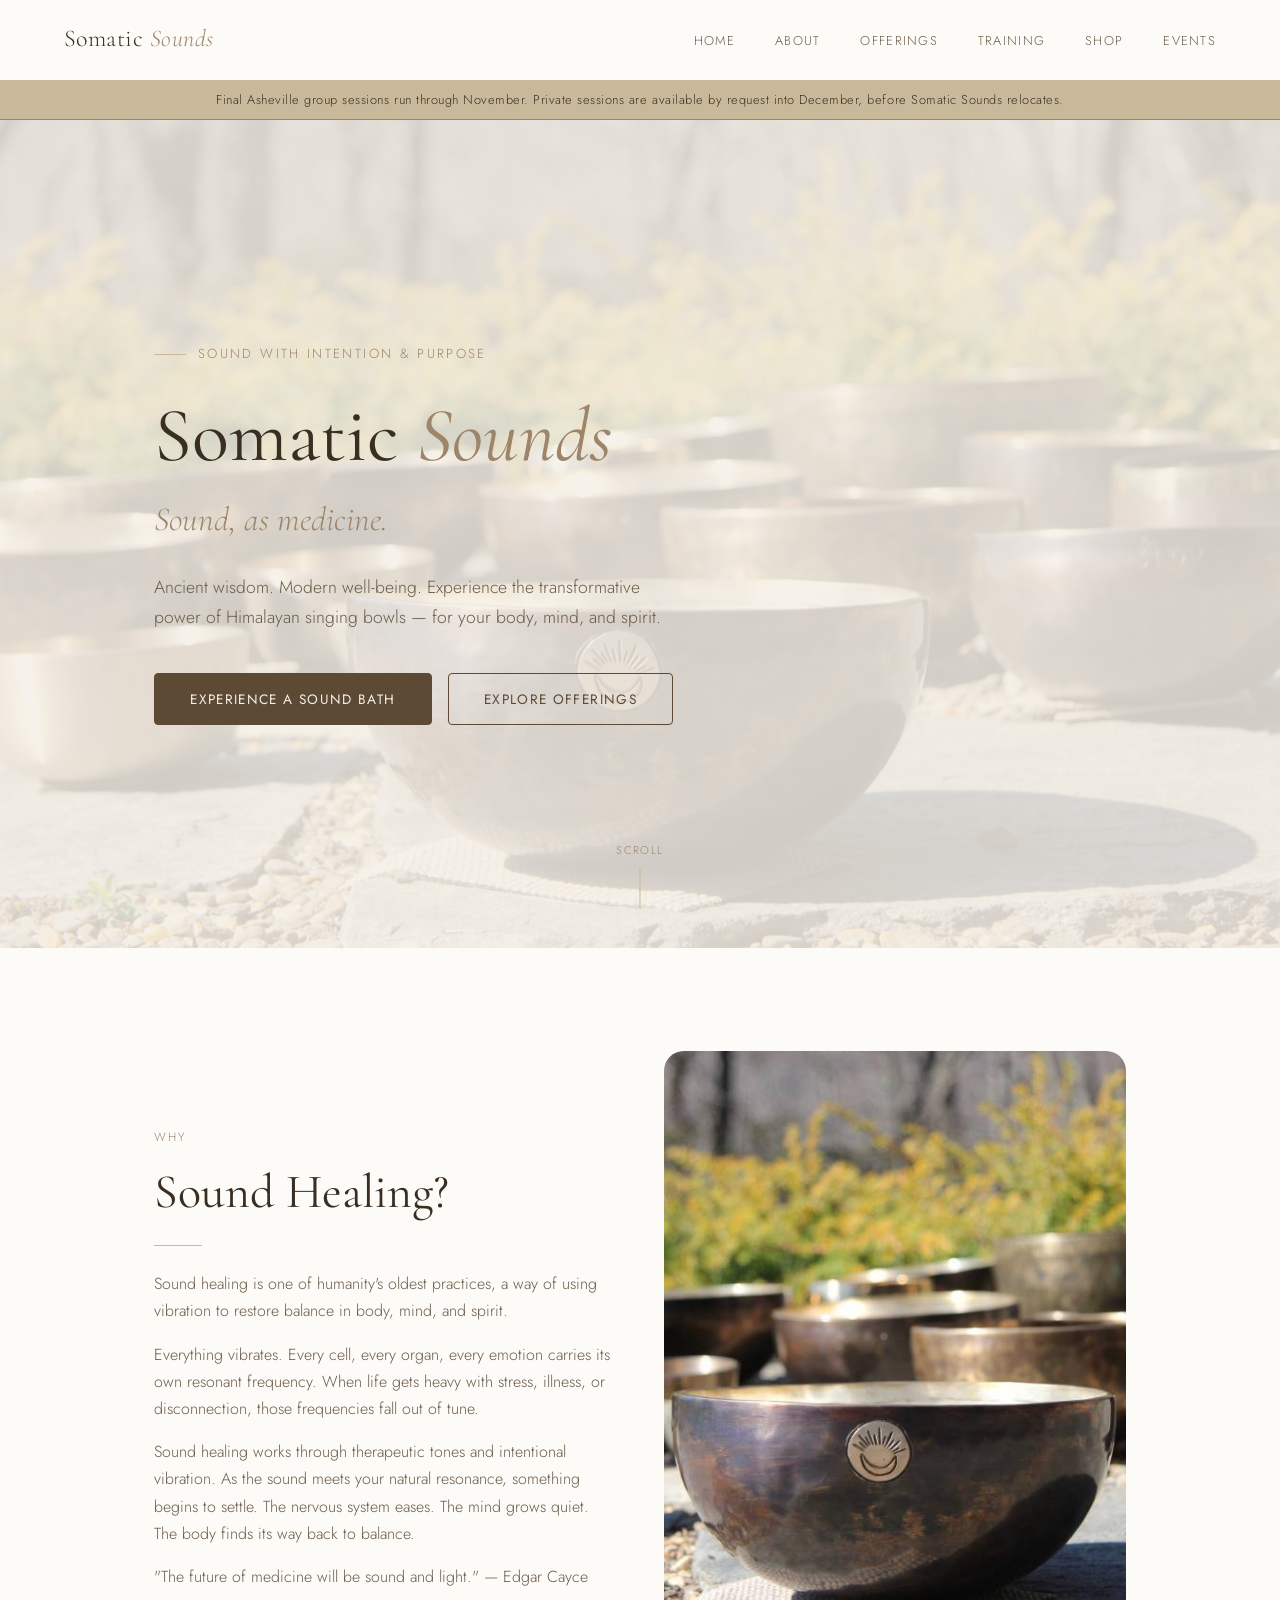
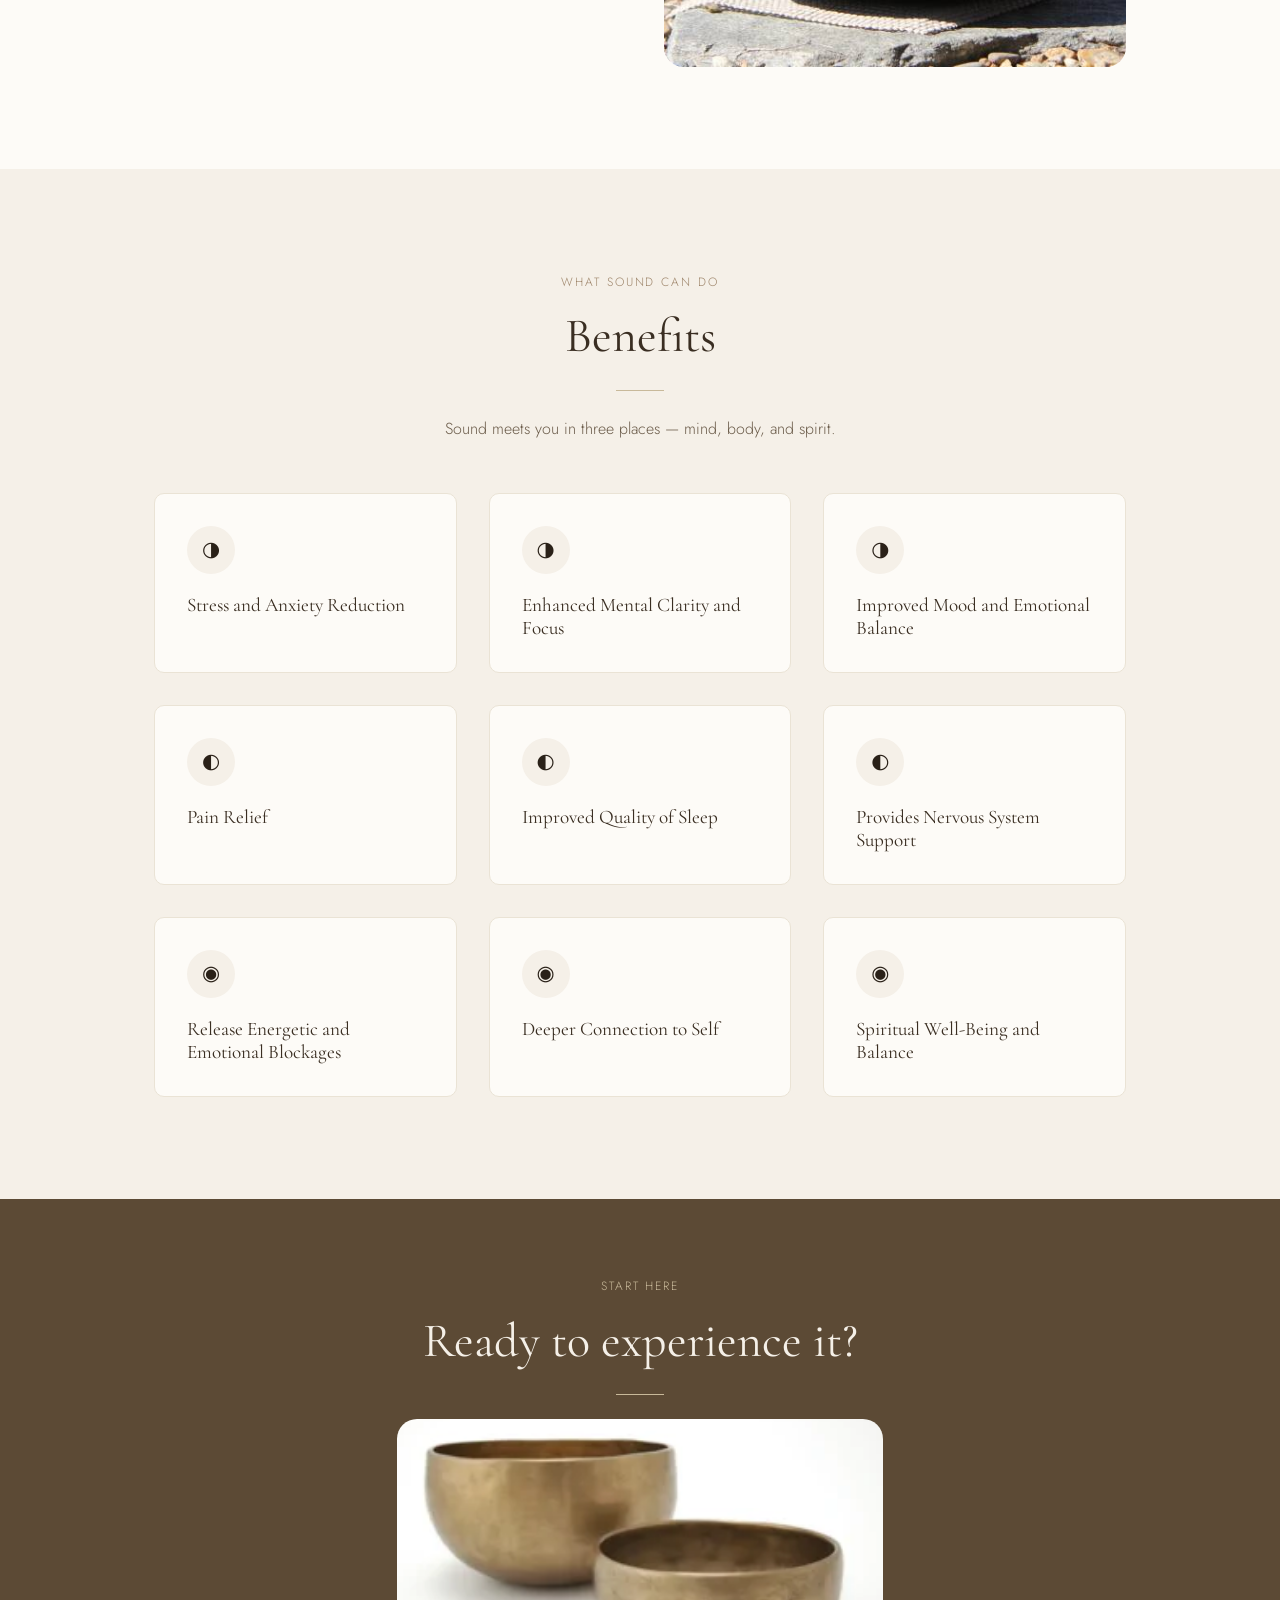
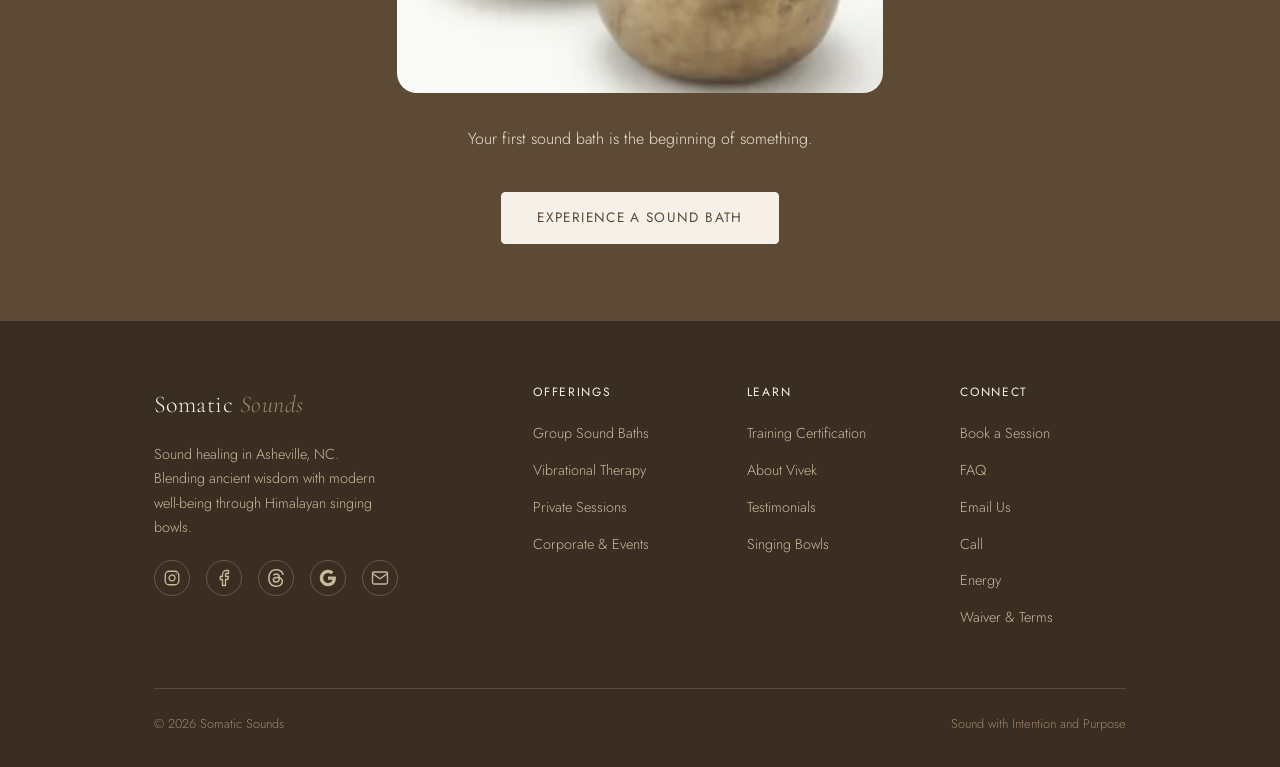
==== commit 1498a409: "d" ====
--- a/index.html
+++ b/index.html
@@ -92,7 +92,7 @@
   </nav>
 
 <div style="background:#C8B99A;border-bottom:1px solid #9E856A;padding:0.75rem 1.5rem;text-align:center;">
-  <p style="margin:0 auto;max-width:none;color:#3A2E22;font-size:0.80rem;line-height:1.2;letter-spacing:0.04em;">Final Asheville sessions run through November. Somatic Sounds is relocating in December.</p>
+  <p style="margin:0 auto;max-width:none;color:#3A2E22;font-size:0.80rem;line-height:1.2;letter-spacing:0.04em;">Final Asheville group sessions run through November. Private sessions are available by request into December, before Somatic Sounds relocates.</p>
 </div>
 
 <!-- ============ HERO ============ -->
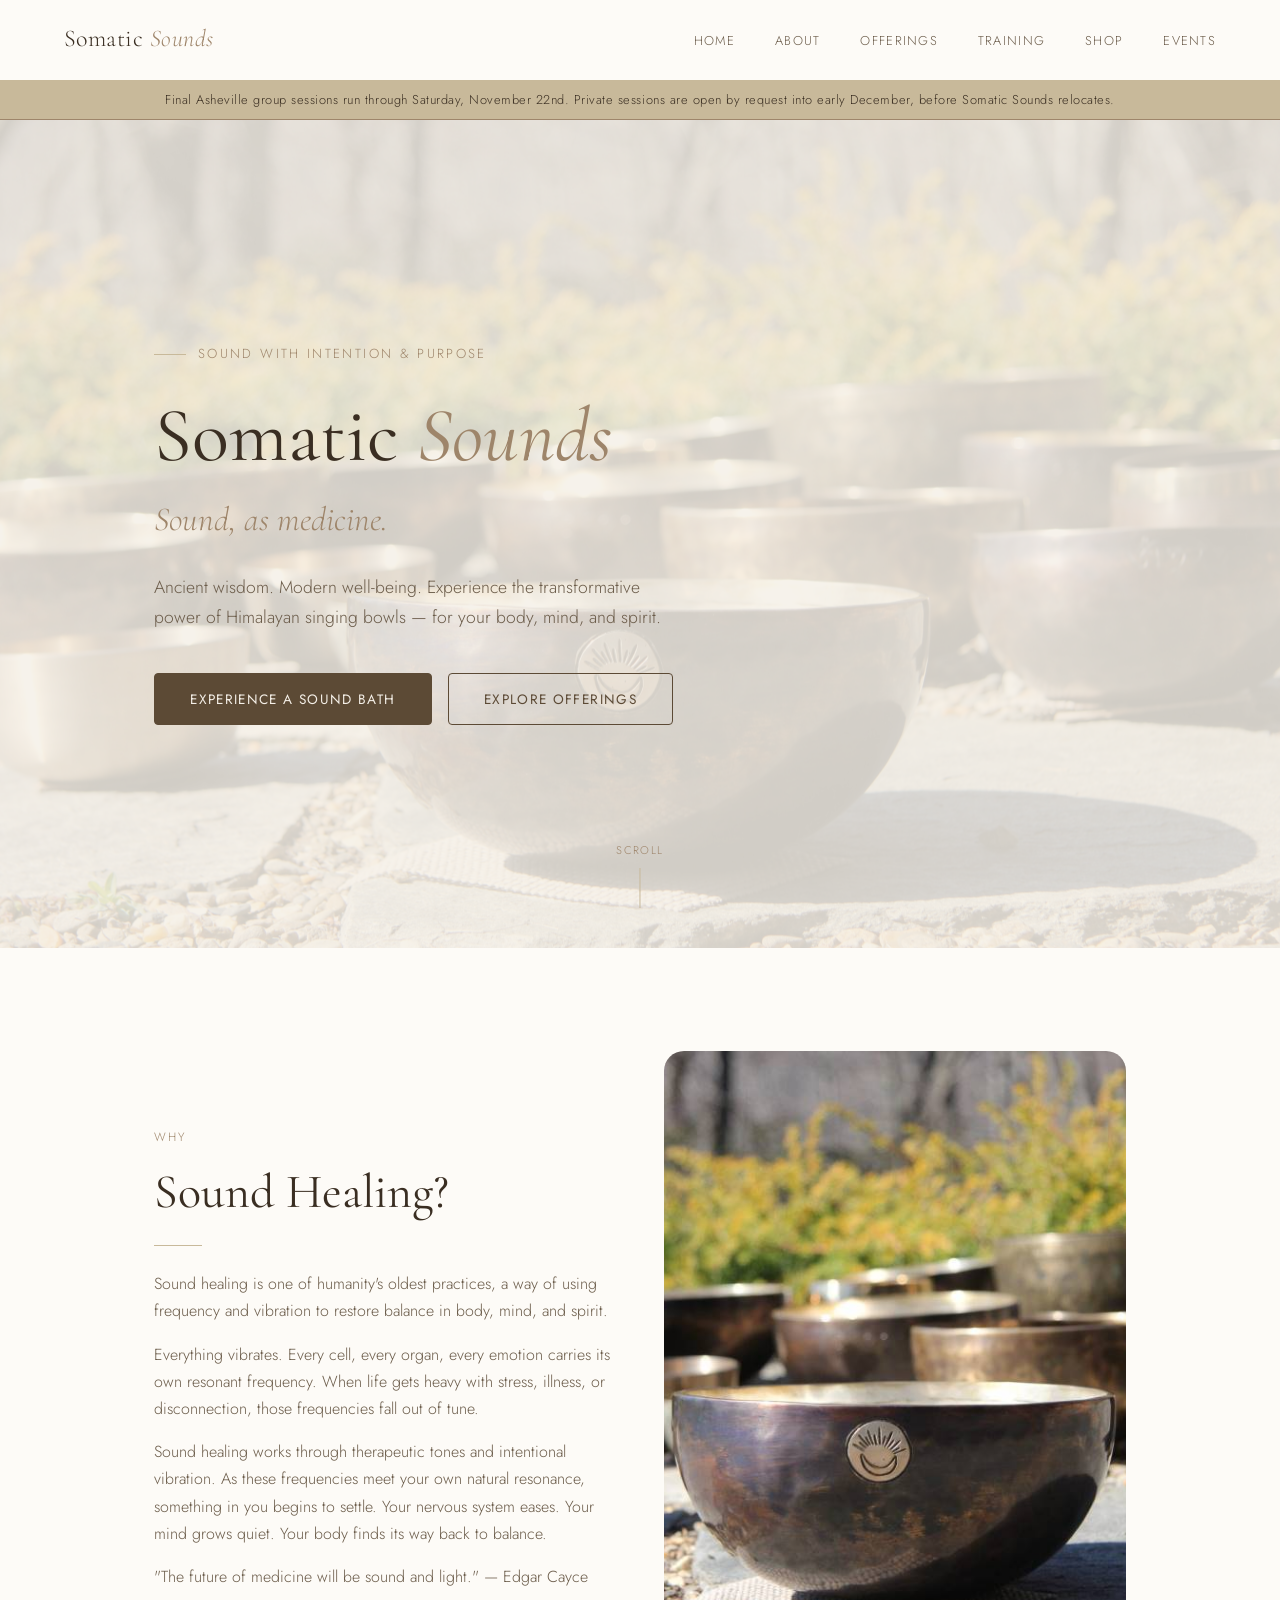
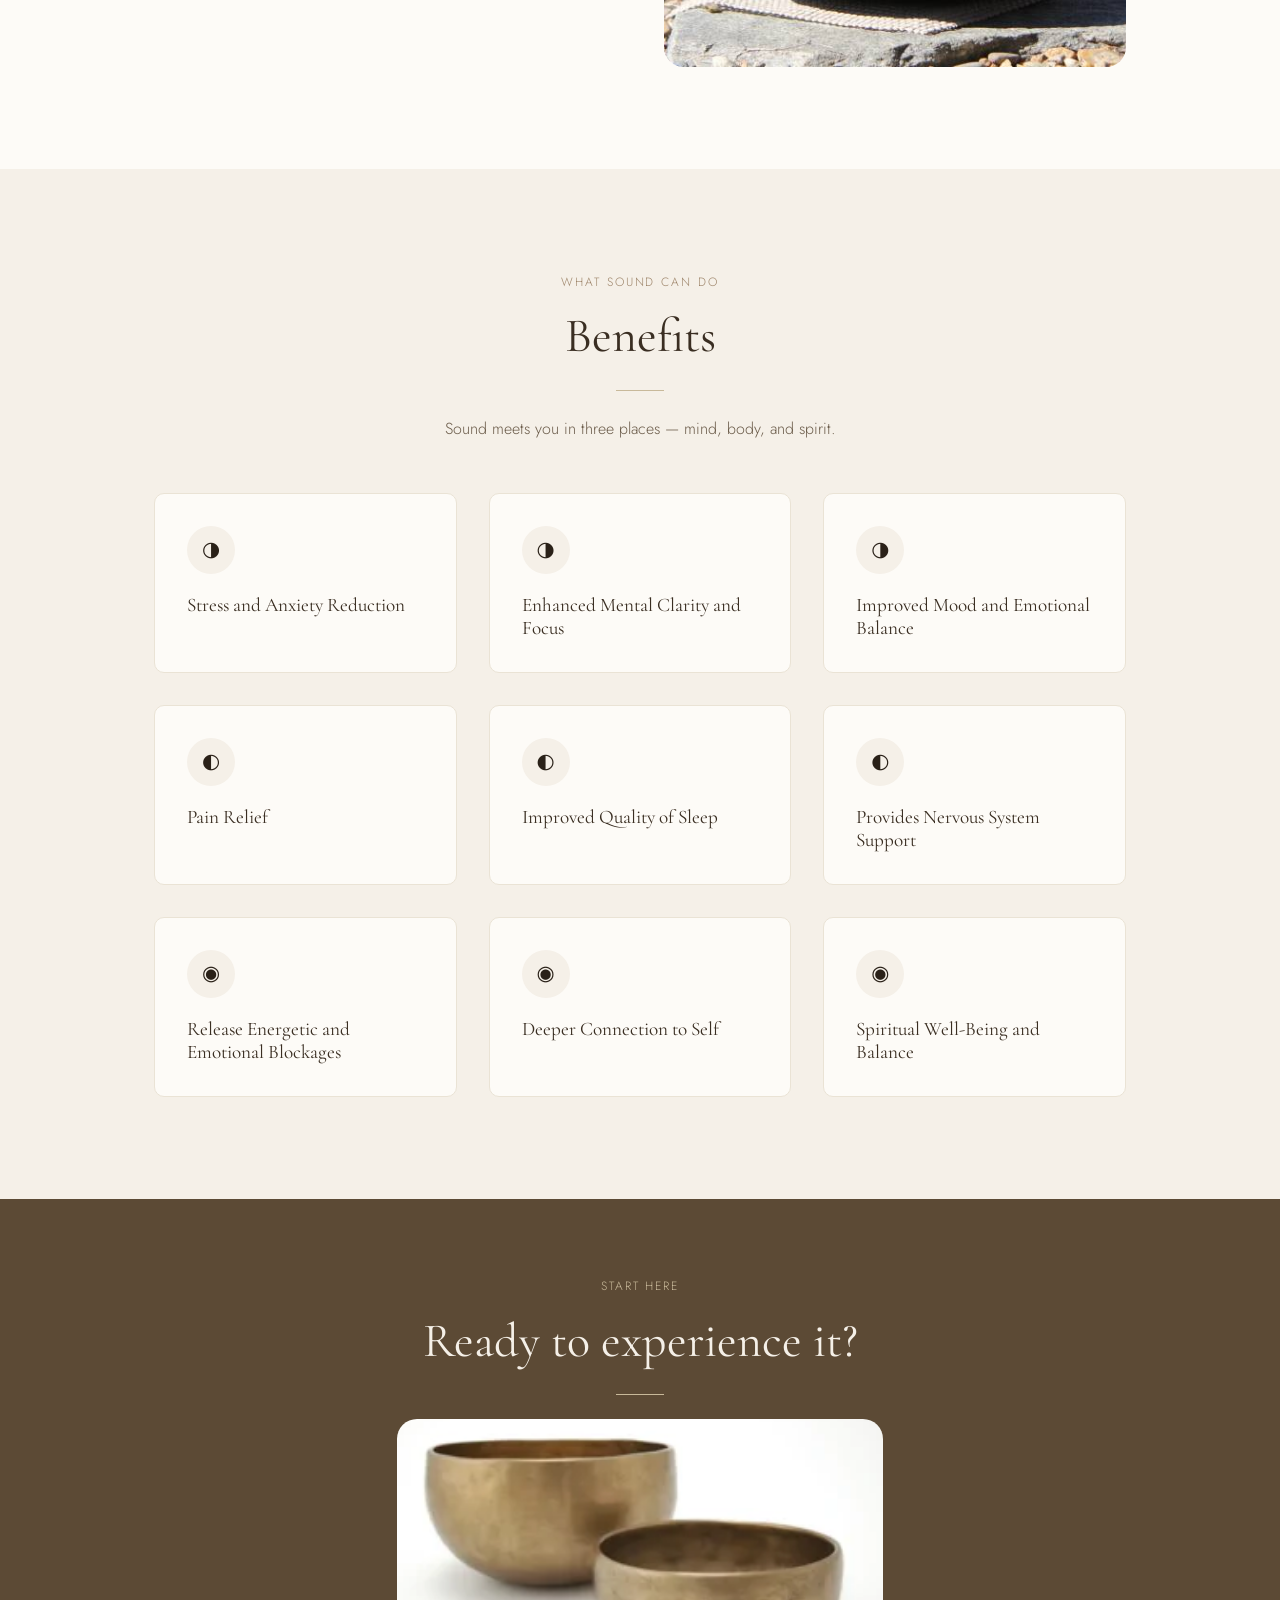
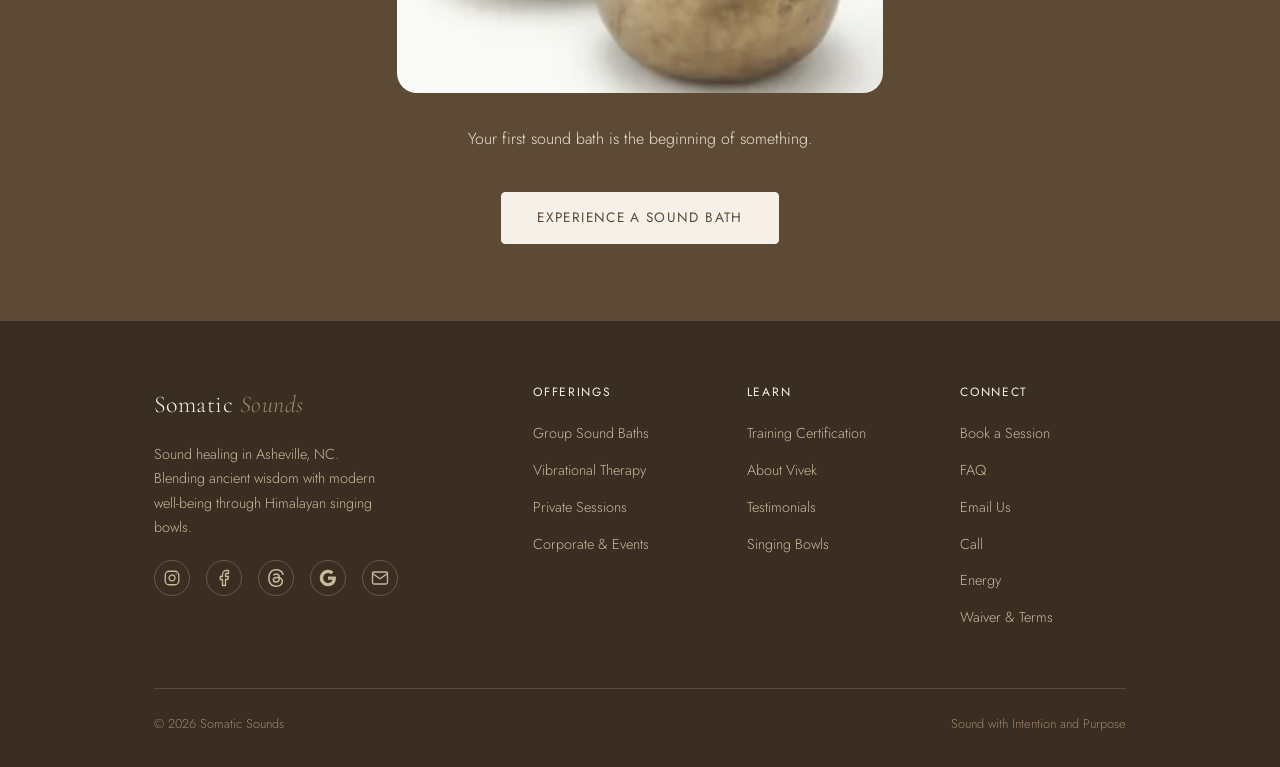
==== commit 2ddd8576: "poty7" ====
--- a/index.html
+++ b/index.html
@@ -92,7 +92,7 @@
   </nav>
 
 <div style="background:#C8B99A;border-bottom:1px solid #9E856A;padding:0.75rem 1.5rem;text-align:center;">
-  <p style="margin:0 auto;max-width:none;color:#3A2E22;font-size:0.80rem;line-height:1.2;letter-spacing:0.04em;">Final Asheville group sessions run through November. Private sessions are available by request into December, before Somatic Sounds relocates.</p>
+  <p style="margin:0 auto;max-width:none;color:#3A2E22;font-size:0.80rem;line-height:1.2;letter-spacing:0.04em;">Final Asheville group sessions run through Saturday, November 22nd. Private sessions are open by request into early December, before Somatic Sounds relocates.</p>
 </div>
 
 <!-- ============ HERO ============ -->
@@ -121,9 +121,9 @@
           <span class="section-label">Why</span>
                     <h2>Sound Healing?</h2>
           <div class="divider"></div>
-          <p>Sound healing is one of humanity's oldest practices, a way of using vibration to restore balance in body, mind, and spirit.</p>
+          <p>Sound healing is one of humanity's oldest practices, a way of using frequency and vibration to restore balance in body, mind, and spirit.</p>
           <p class="mt-1">Everything vibrates. Every cell, every organ, every emotion carries its own resonant frequency. When life gets heavy with stress, illness, or disconnection, those frequencies fall out of tune.</p>
-          <p class="mt-1">Sound healing works through therapeutic tones and intentional vibration. As the sound meets your natural resonance, something begins to settle. The nervous system eases. The mind grows quiet. The body finds its way back to balance.</p>
+          <p class="mt-1">Sound healing works through therapeutic tones and intentional vibration. As these frequencies meet your own natural resonance, something in you begins to settle. Your nervous system eases. Your mind grows quiet. Your body finds its way back to balance.</p>
           <p class="mt-1">"The future of medicine will be sound and light." — Edgar Cayce</p>
           
           <!--a href="offerings.html" class="btn btn-outline mt-2">Our Offerings</a-->
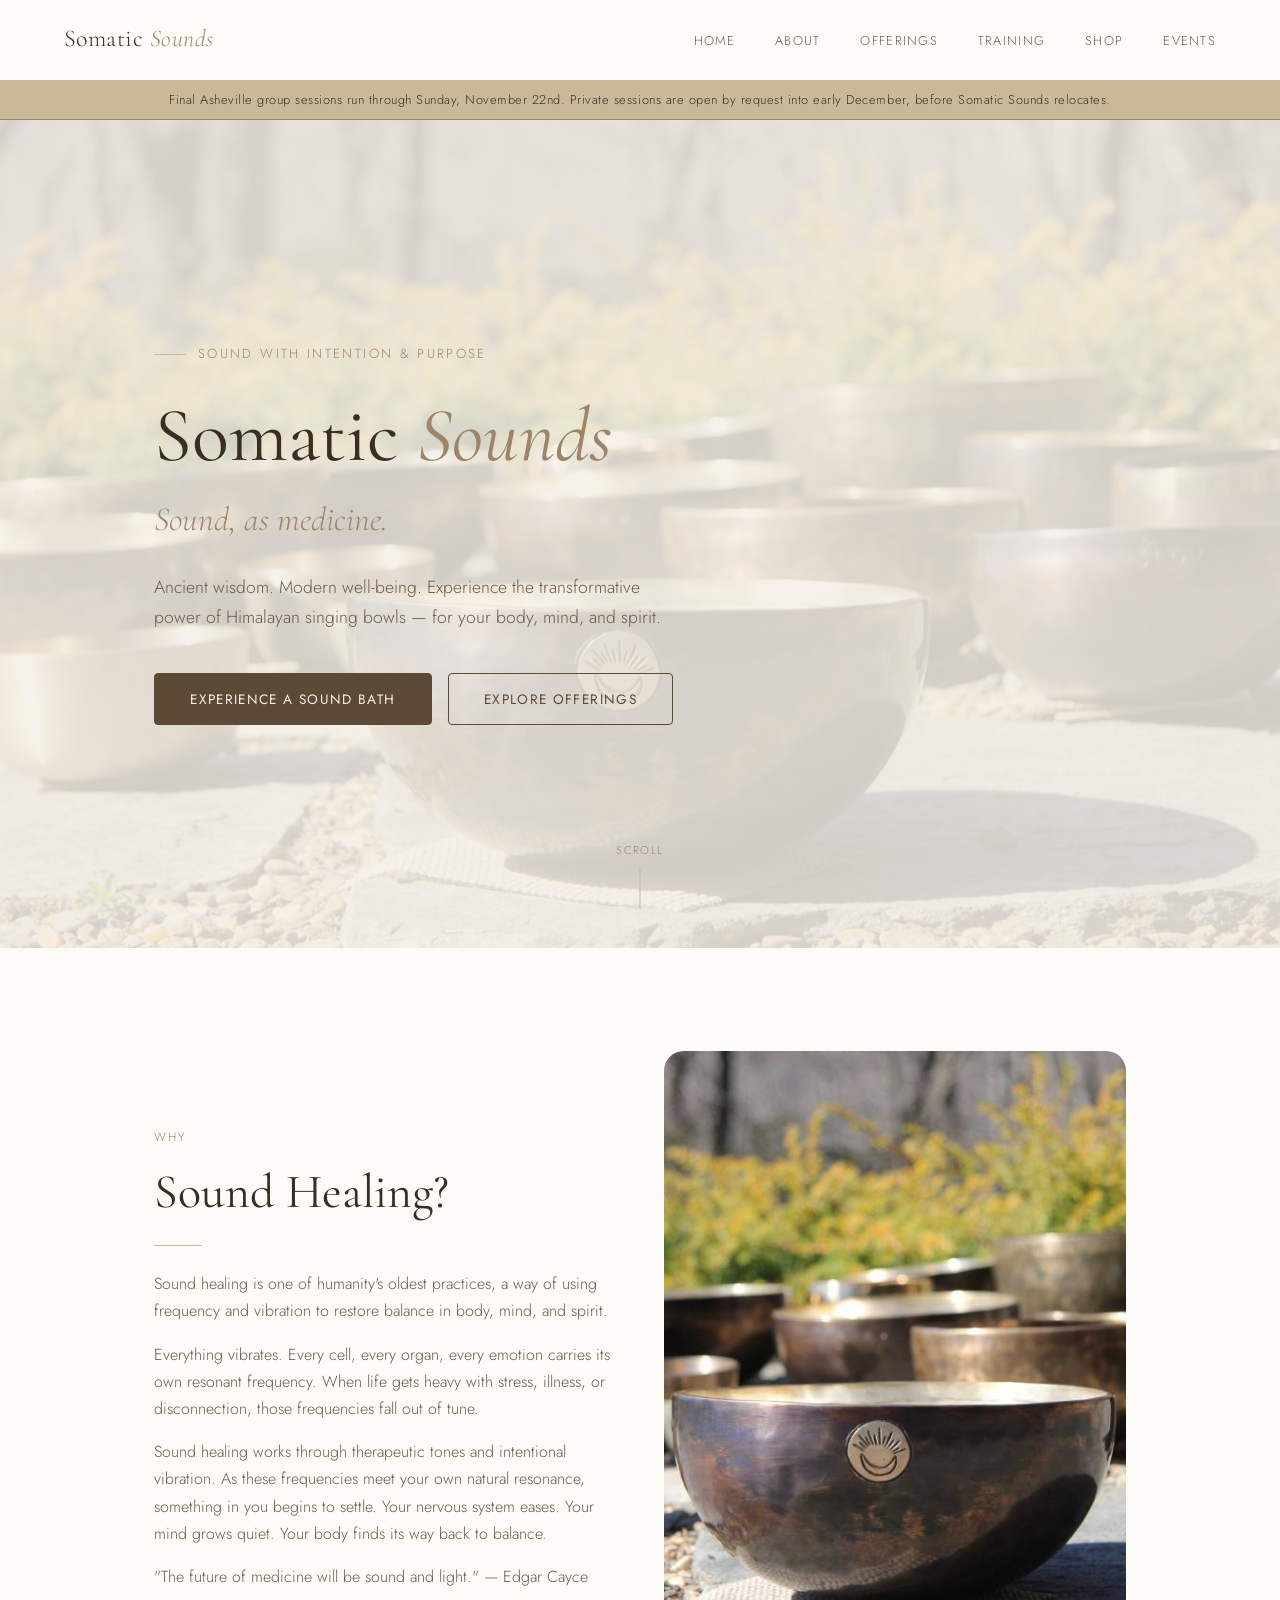
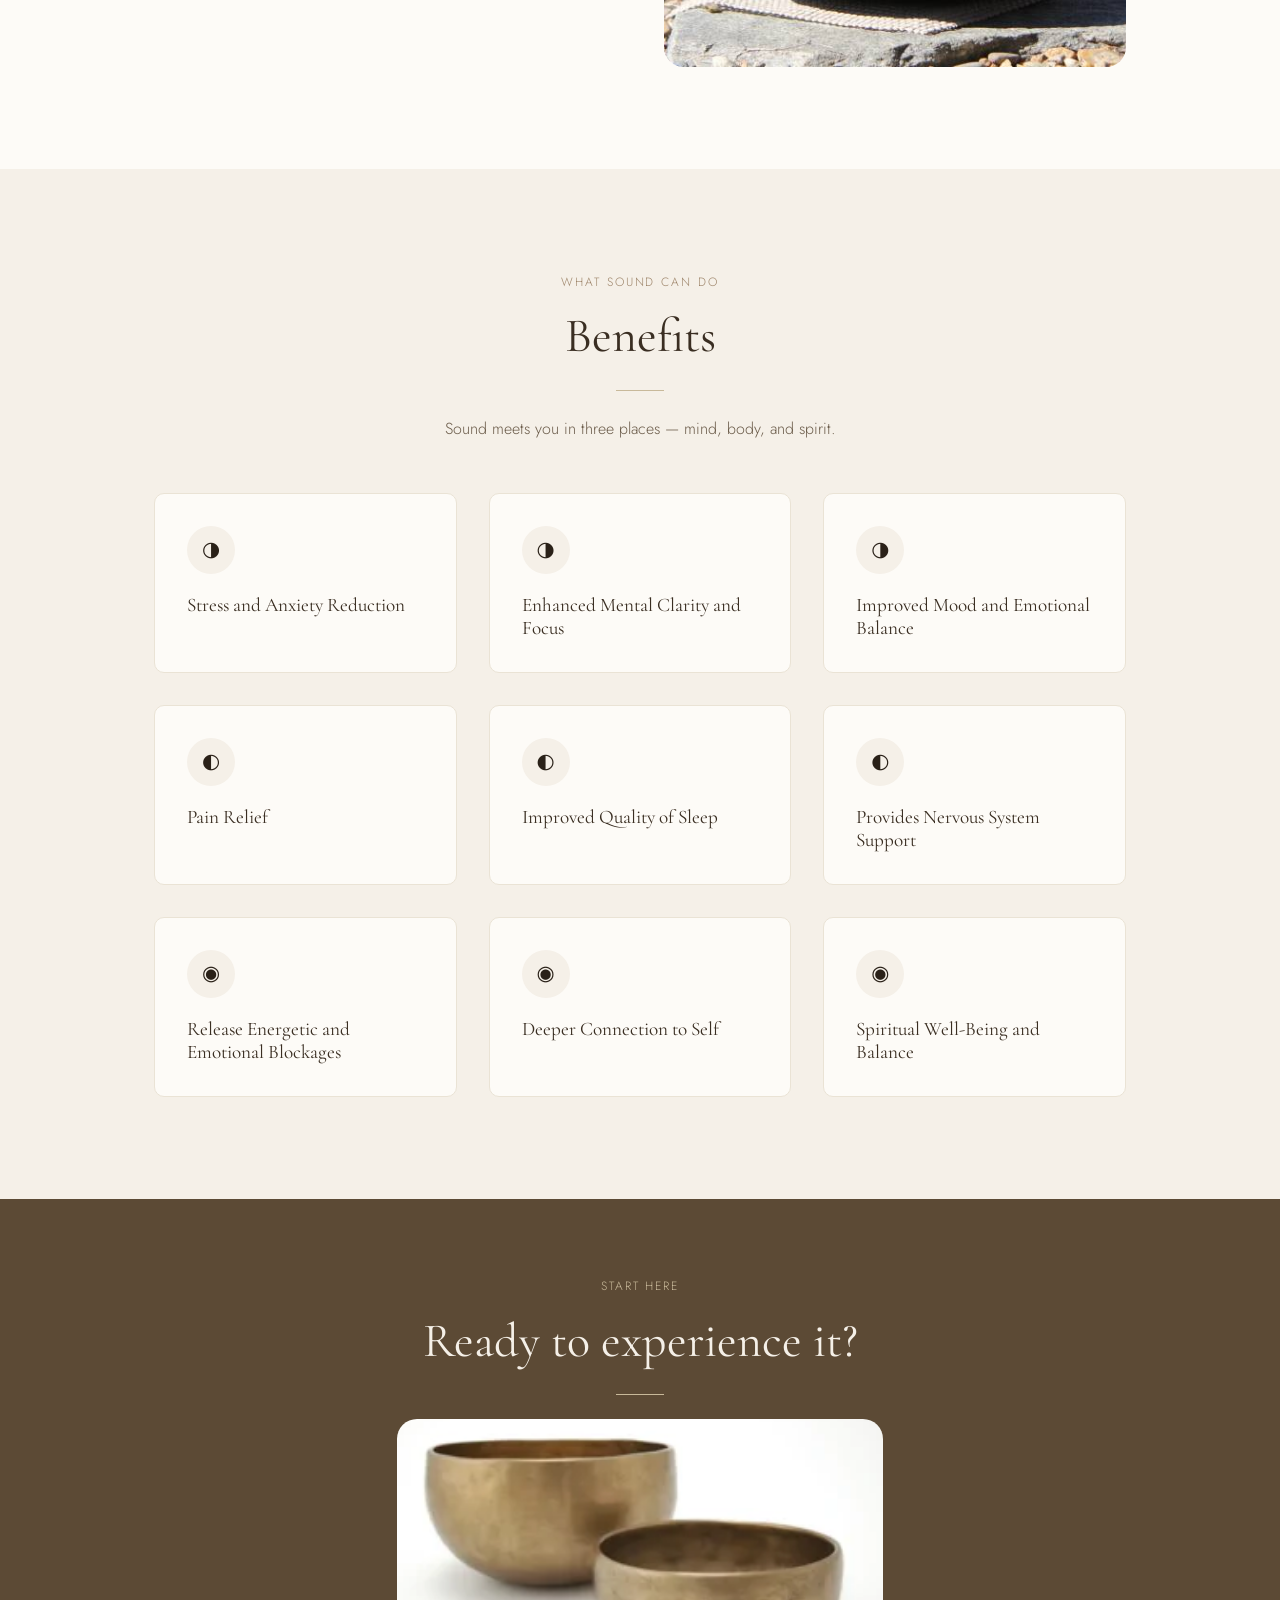
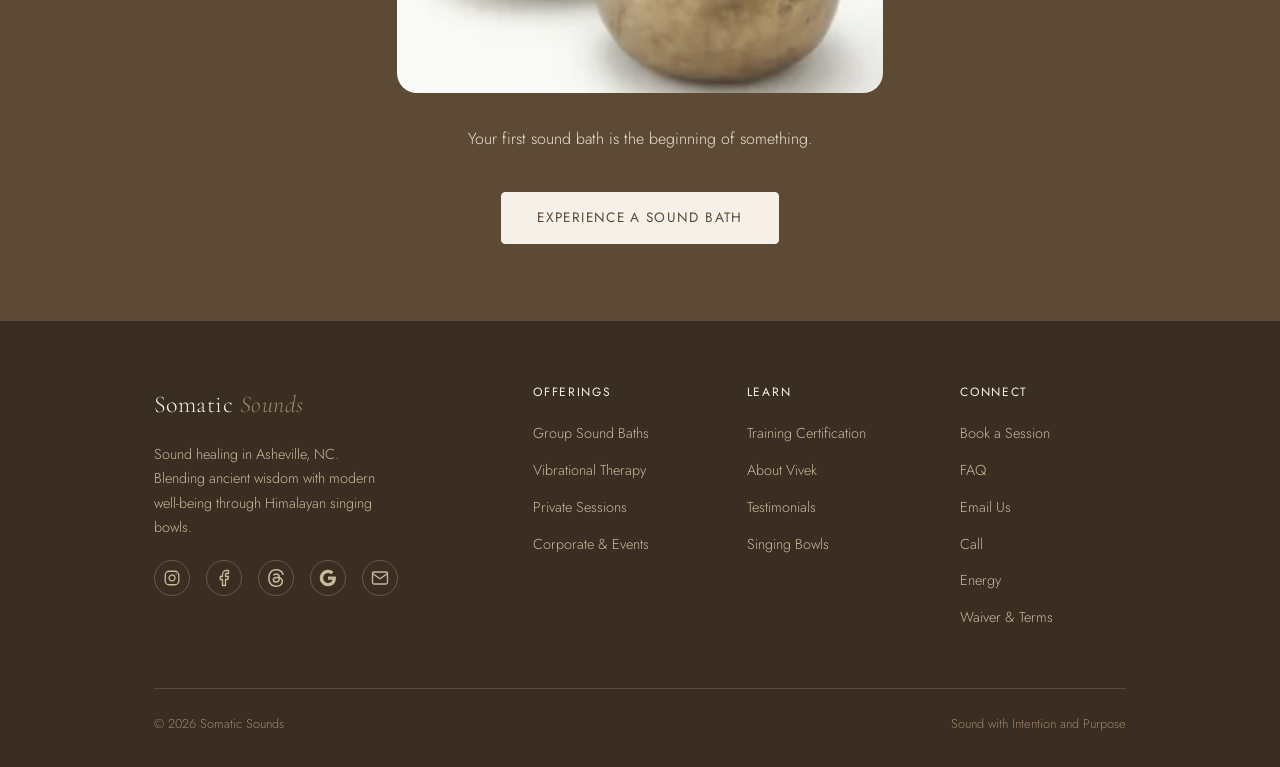
==== commit d19f846c: "dsfdp0uy6" ====
--- a/index.html
+++ b/index.html
@@ -92,7 +92,7 @@
   </nav>
 
 <div style="background:#C8B99A;border-bottom:1px solid #9E856A;padding:0.75rem 1.5rem;text-align:center;">
-  <p style="margin:0 auto;max-width:none;color:#3A2E22;font-size:0.80rem;line-height:1.2;letter-spacing:0.04em;">Final Asheville group sessions run through Saturday, November 22nd. Private sessions are open by request into early December, before Somatic Sounds relocates.</p>
+  <p style="margin:0 auto;max-width:none;color:#3A2E22;font-size:0.80rem;line-height:1.2;letter-spacing:0.04em;">Final Asheville group sessions run through Sunday, November 22nd. Private sessions are open by request into early December, before Somatic Sounds relocates.</p>
 </div>
 
 <!-- ============ HERO ============ -->
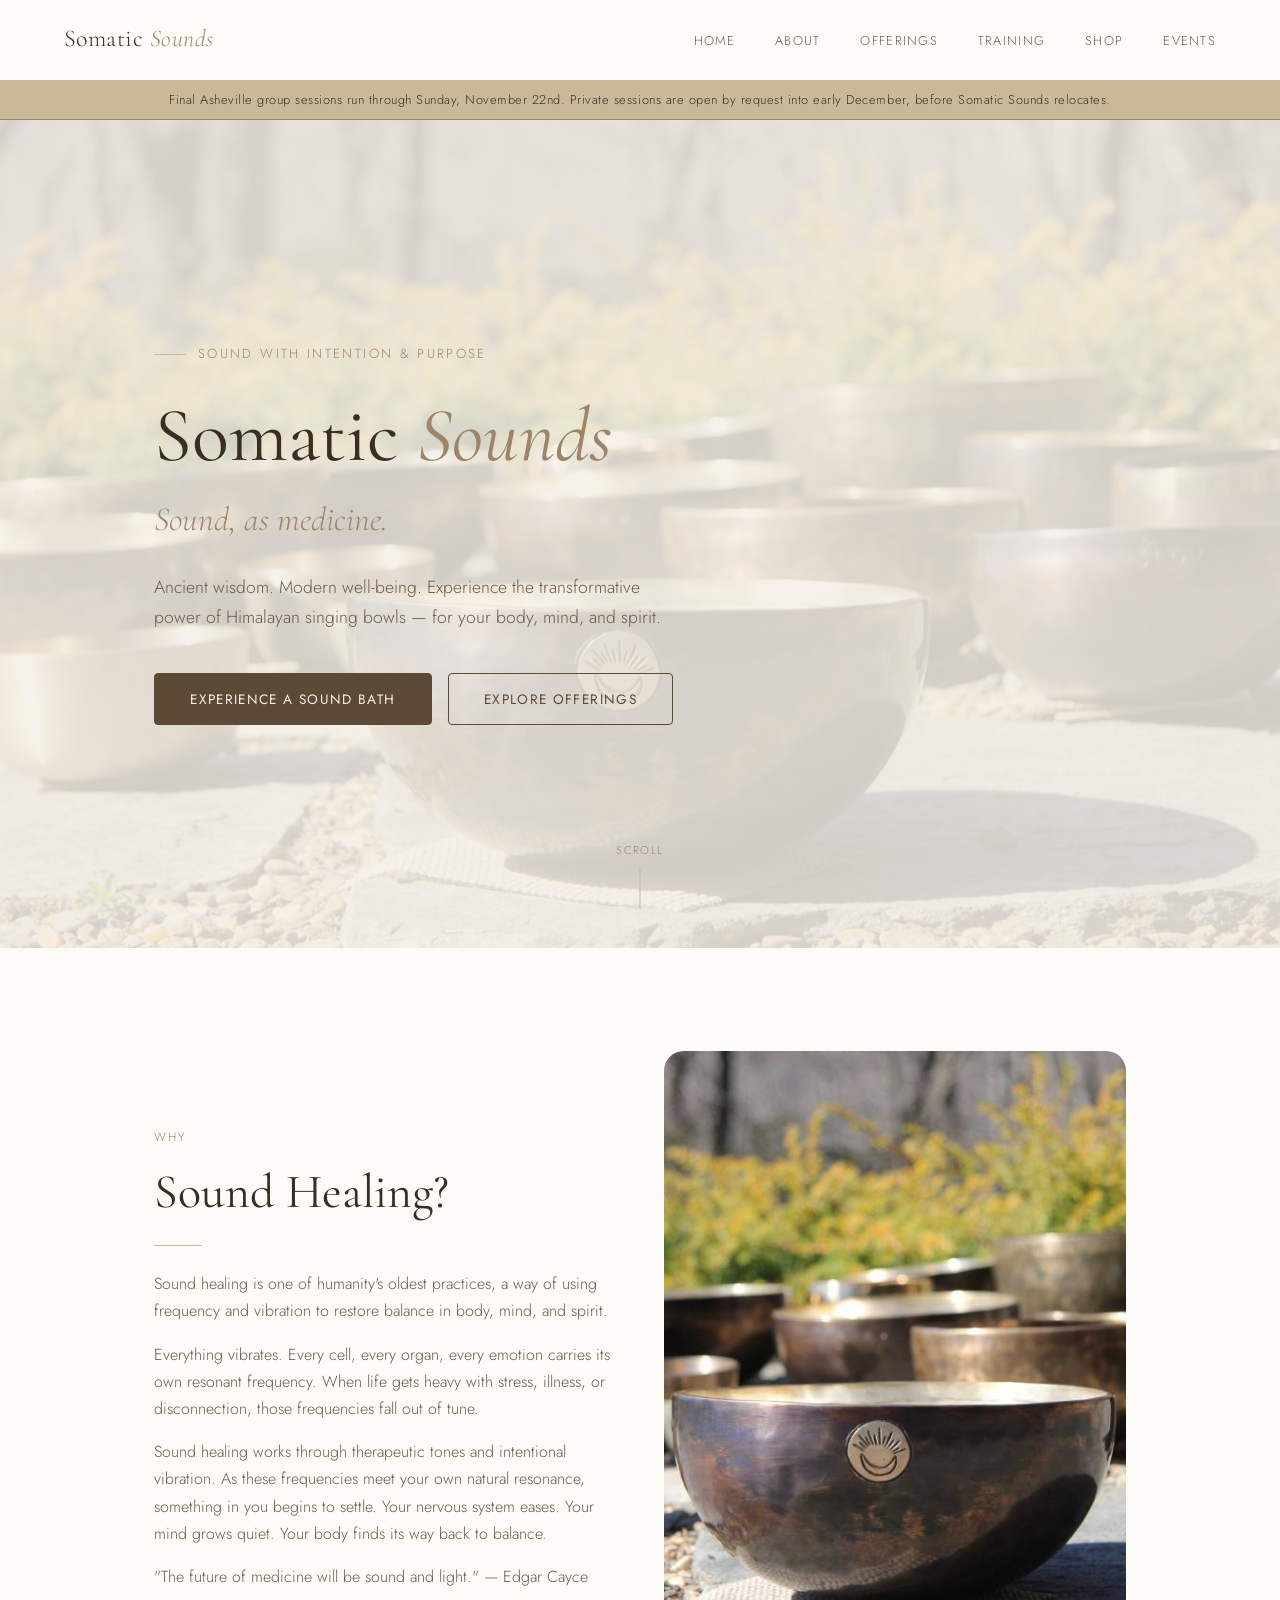
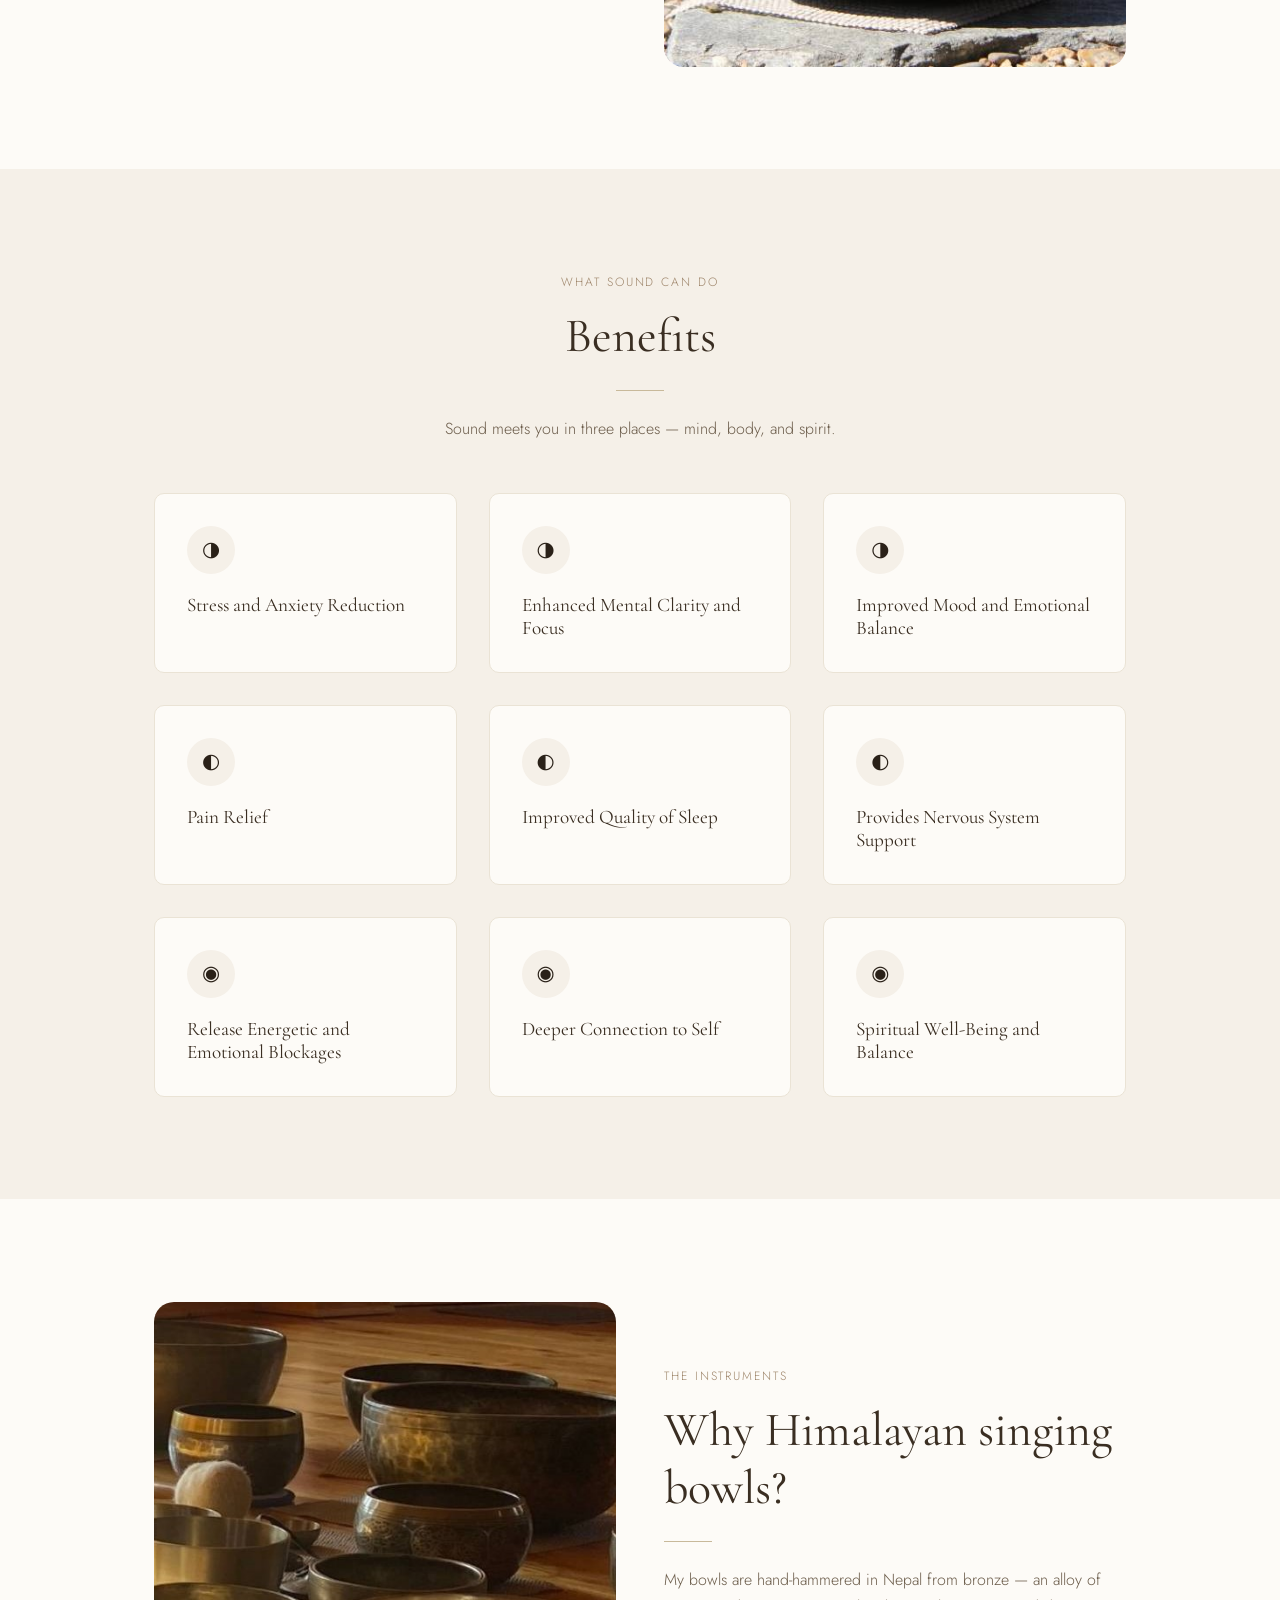
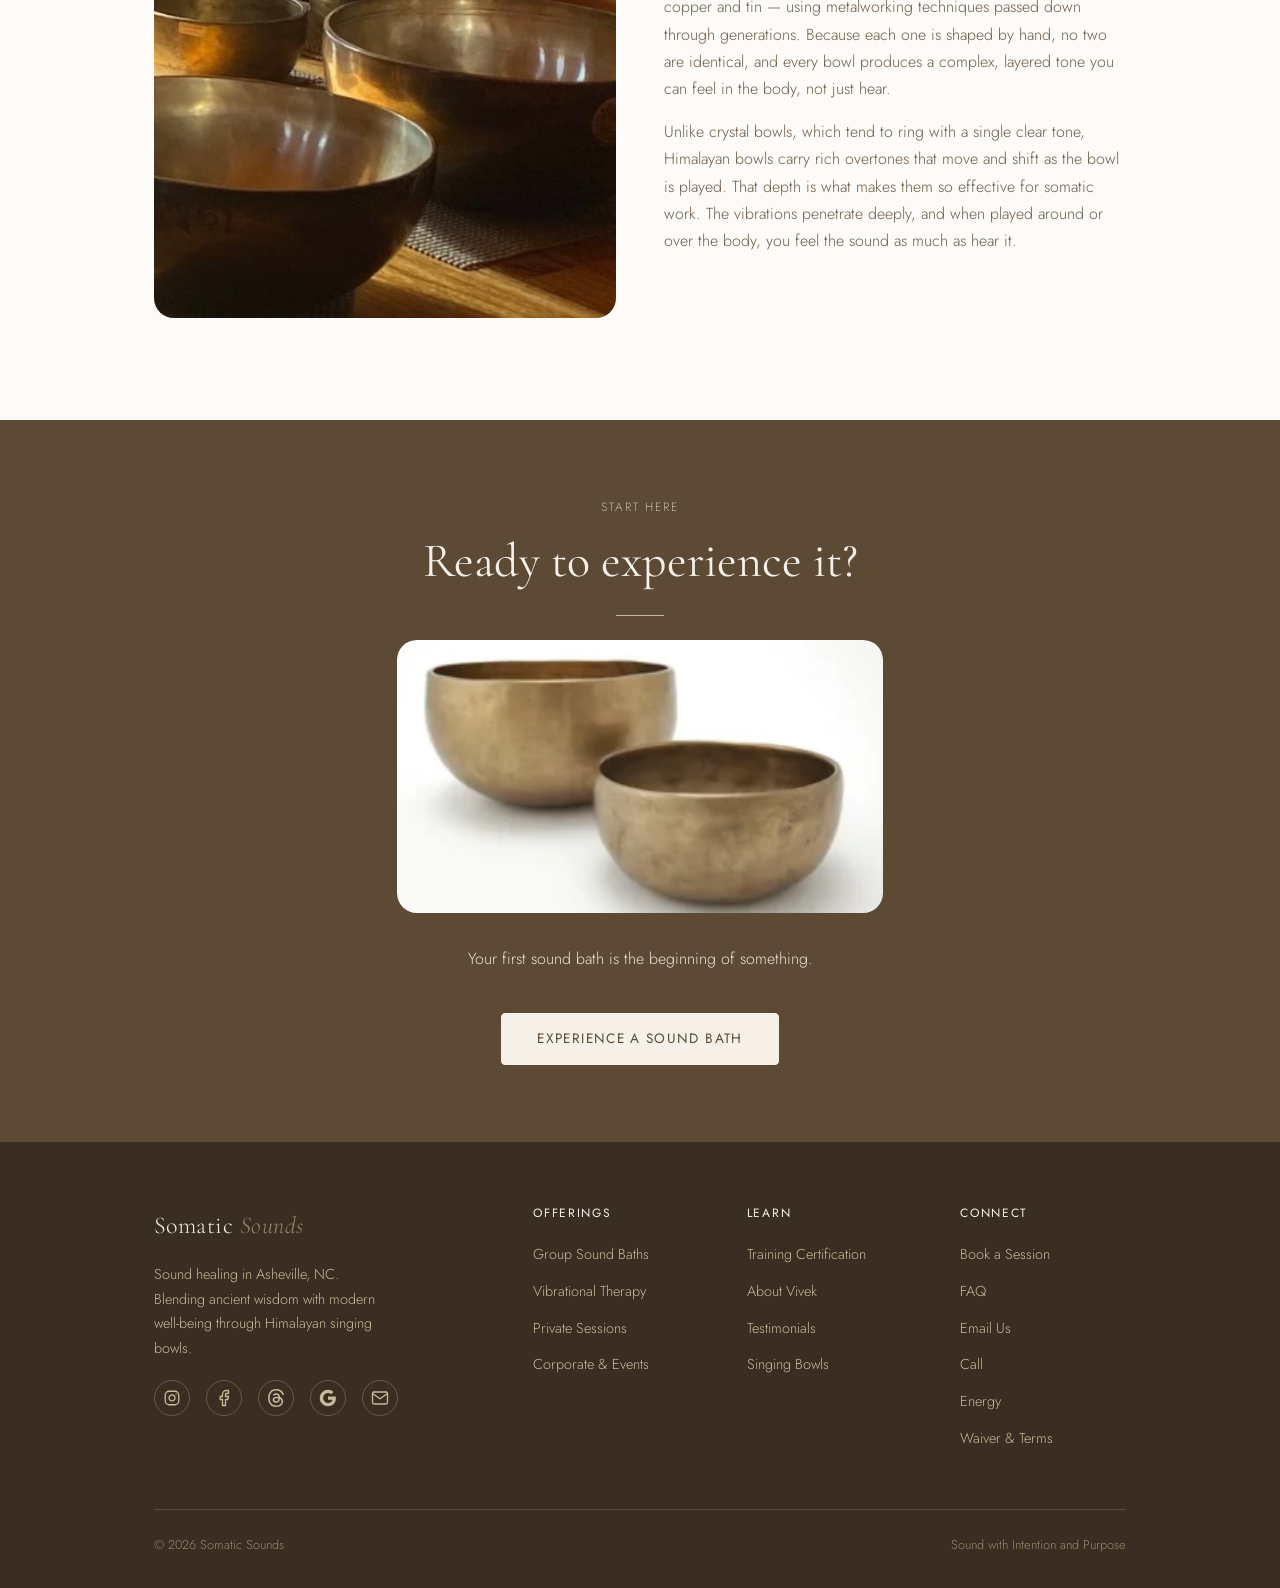
==== commit 60d6b0d5: "iuy78fg" ====
--- a/index.html
+++ b/index.html
@@ -194,6 +194,27 @@
     </div>
   </section>
 
+  <!-- ============ WHY HIMALAYAN BOWLS ============ -->
+  <section class="bg-white">
+    <div class="container">
+      <div class="grid-2">
+        <div class="img-rounded fade-up">
+          <img src="assets/images/bowls/mixbowldark2.jpg"
+               alt="Hand-hammered Himalayan singing bowls from Nepal"
+               class="img-tall"
+               width="1024" height="648" loading="lazy" />
+        </div>
+        <div class="fade-up" style="animation-delay: 0.15s;">
+          <span class="section-label">The Instruments</span>
+          <h2>Why Himalayan singing bowls?</h2>
+          <div class="divider"></div>
+          <p>My bowls are hand-hammered in Nepal from bronze — an alloy of copper and tin — using metalworking techniques passed down through generations. Because each one is shaped by hand, no two are identical, and every bowl produces a complex, layered tone you can feel in the body, not just hear.</p>
+          <p class="mt-1">Unlike crystal bowls, which tend to ring with a single clear tone, Himalayan bowls carry rich overtones that move and shift as the bowl is played. That depth is what makes them so effective for somatic work. The vibrations penetrate deeply, and when played around or over the body, you feel the sound as much as hear it.</p>
+        </div>
+      </div>
+    </div>
+  </section>
+
   <!-- ============ CTA BAND ============ -->
   <section class="band">
     <div class="container center fade-up">
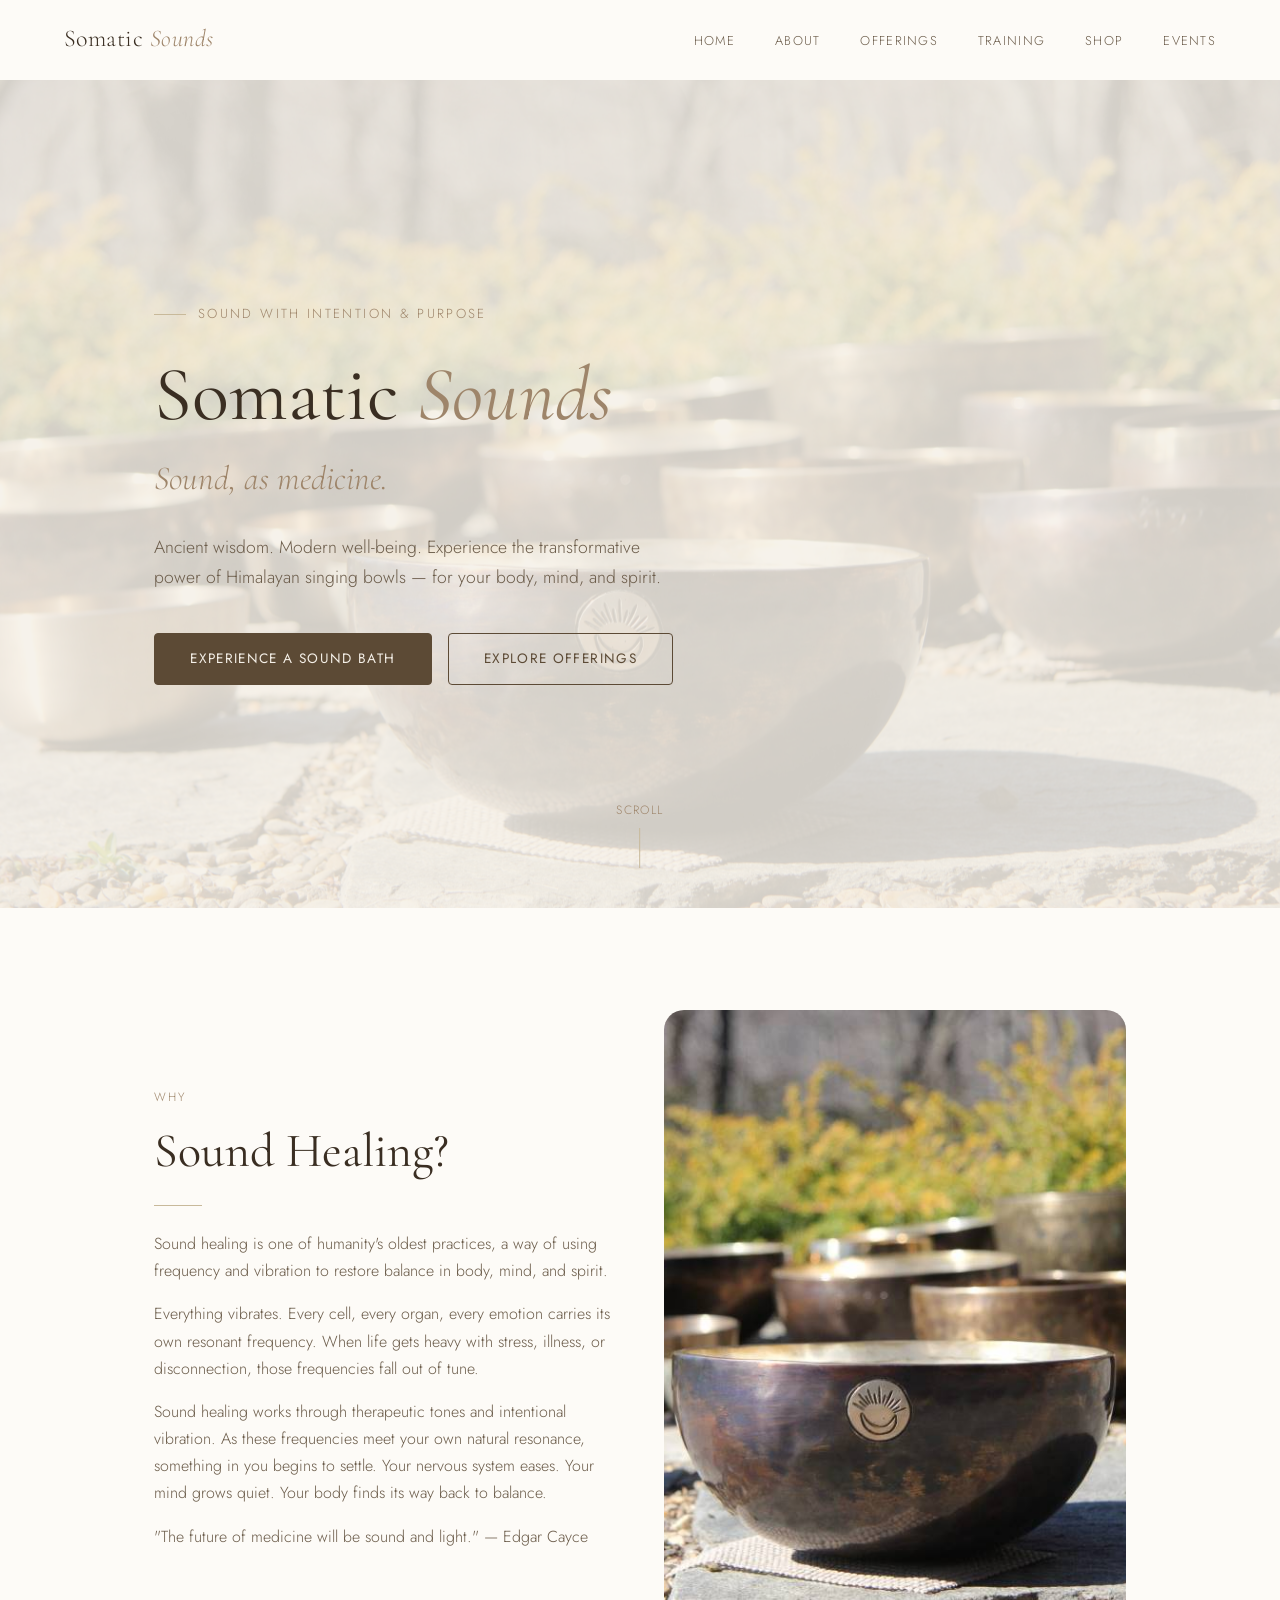
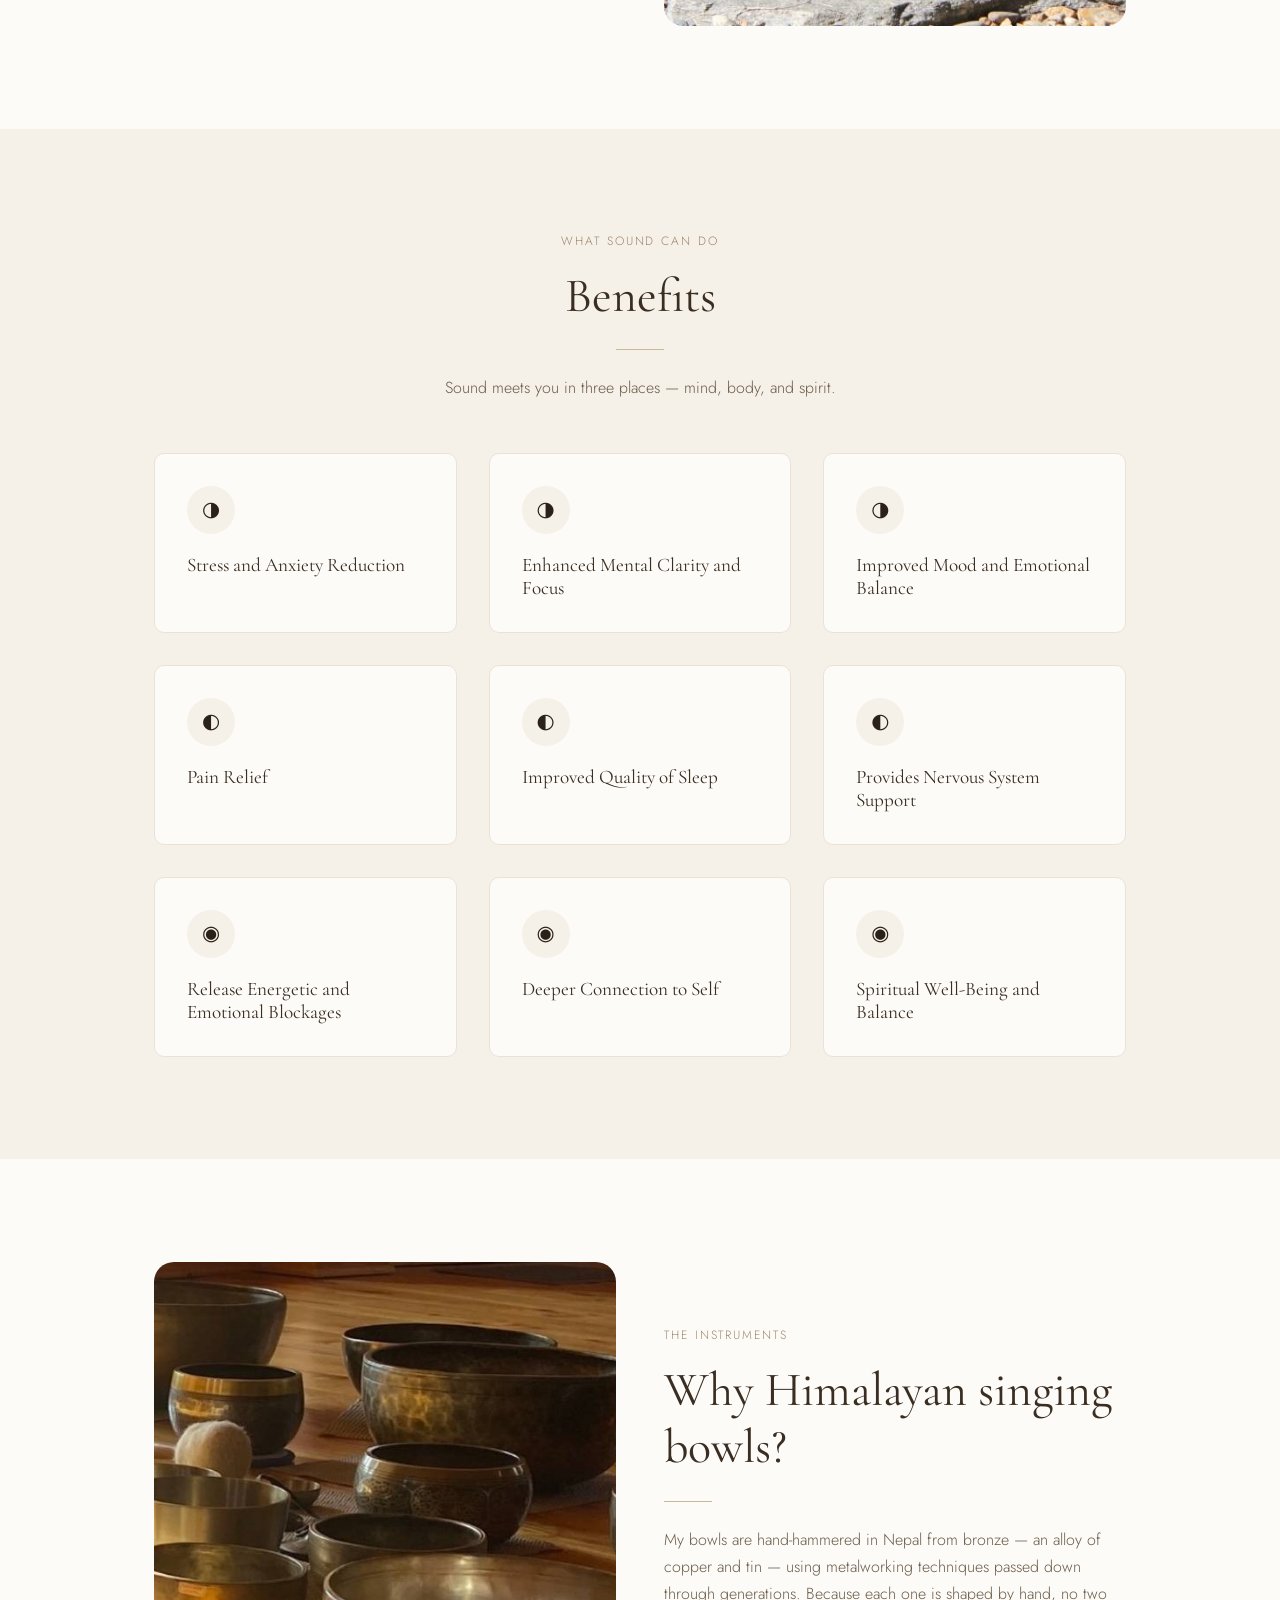
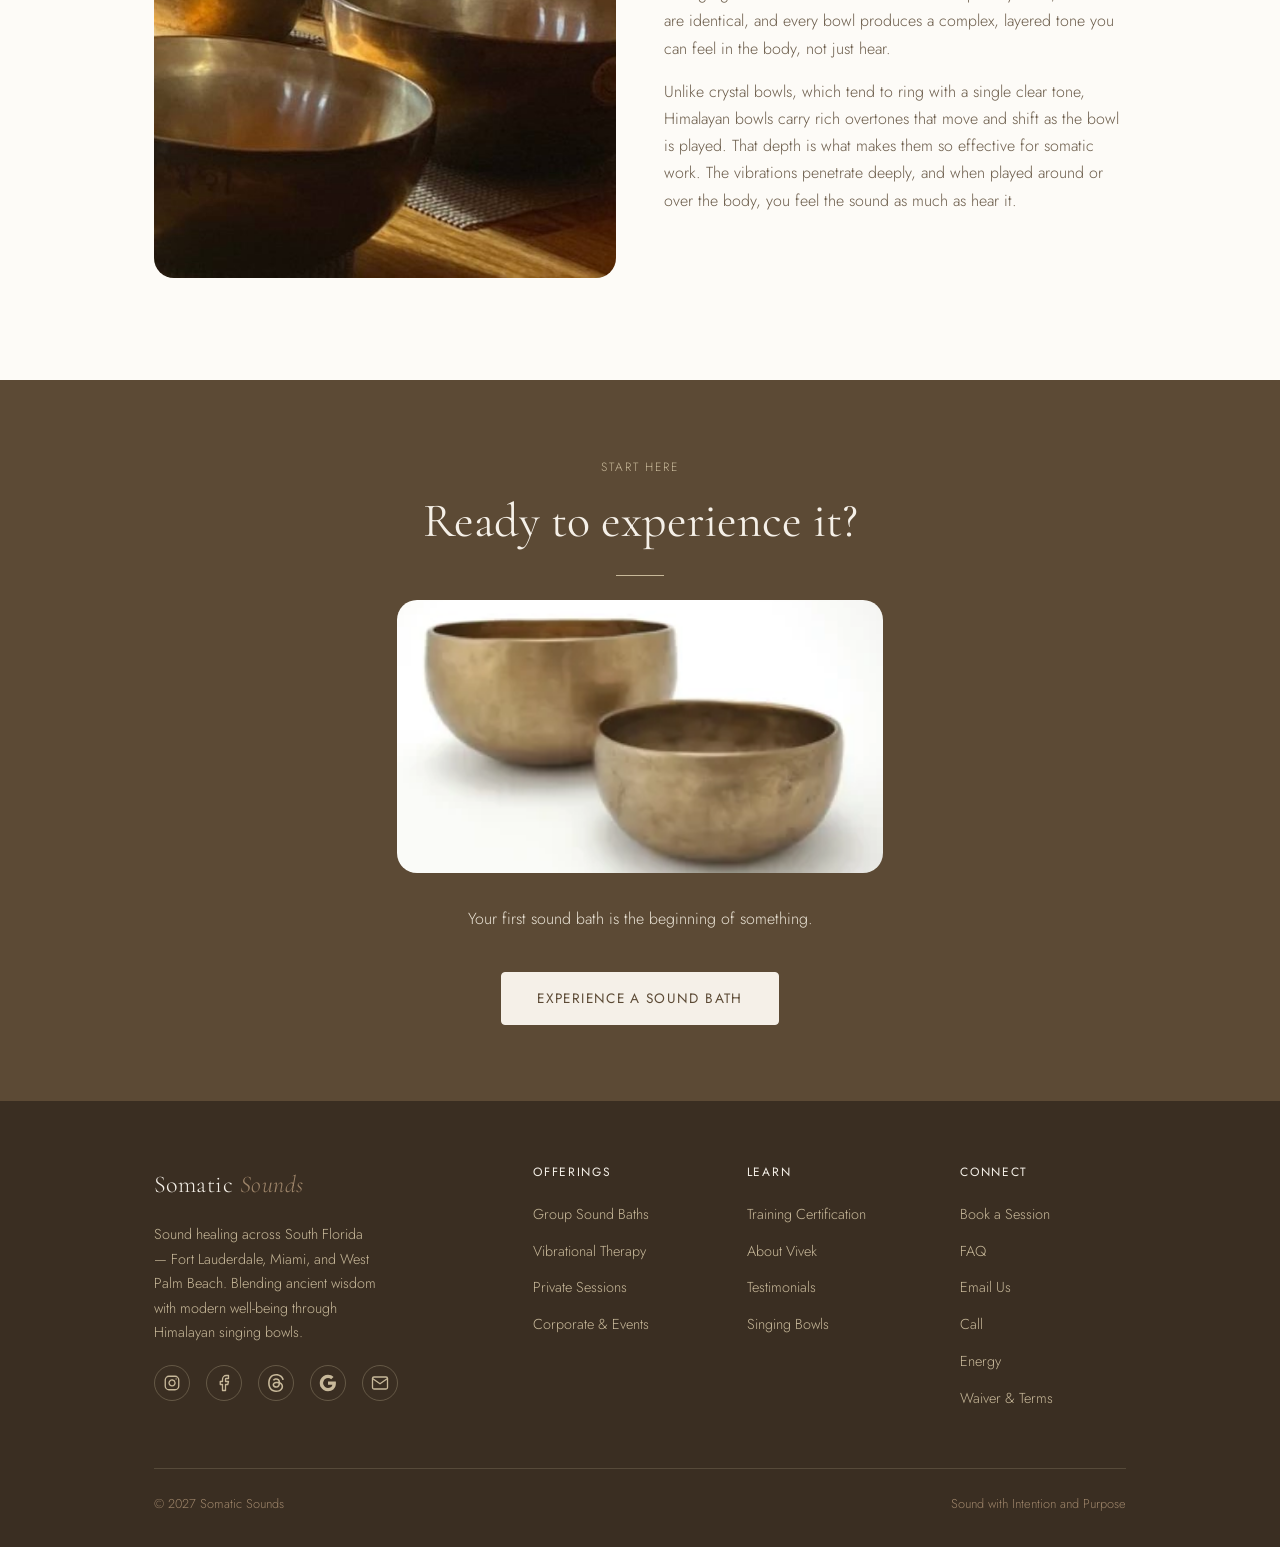
==== commit 3d98c65a: "mia1" ====
--- a/index.html
+++ b/index.html
@@ -6,8 +6,8 @@
 <head>
   <meta charset="UTF-8" />
   <meta name="viewport" content="width=device-width, initial-scale=1.0" />
-  <title>Somatic Sounds | Sound Healing in Asheville</title>
-  <meta name="description" content="Sound healing in Asheville, NC with Himalayan singing bowls. Group sound baths, private Vibrational Sound Therapy, sound healing training, and retreats." />
+  <title>Somatic Sounds | Sound Healing in Fort Lauderdale & South Florida</title>
+  <meta name="description" content="Sound healing in Fort Lauderdale, Miami, and West Palm Beach with Himalayan singing bowls. Group sound baths, private Vibrational Sound Therapy, sound healing training, and retreats." />
   <link rel="canonical" href="https://somaticsounds.net/" />
 
 
@@ -21,18 +21,18 @@
 <link rel="icon" type="image/png" sizes="512x512" href="/assets/images/favicons/somatic-favicon-512x512.png">
 
   <!-- Open Graph -->
-  <meta property="og:title" content="Somatic Sounds | Sound Healing in Asheville" />
-  <meta property="og:description" content="Sound healing in Asheville, NC. Offering group sound bath meditations, private sessions & sound healing training using Himalayan singing bowls to promote wellness and balance. Led by Vivek Chugh." />
+  <meta property="og:title" content="Somatic Sounds | Sound Healing in Fort Lauderdale & South Florida" />
+  <meta property="og:description" content="Sound healing across South Florida — Fort Lauderdale, Miami, and West Palm Beach. Offering group sound bath meditations, private sessions & sound healing training using Himalayan singing bowls to promote wellness and balance. Led by Vivek Chugh." />
   <meta property="og:url" content="https://somaticsounds.net/" />
   <meta property="og:image" content="https://somaticsounds.net/assets/images/2024/04/1-22-IMG_5878-scaled.jpg" />
   <meta property="og:type" content="website" />
   <meta property="og:site_name" content="Somatic Sounds" />
-  <meta property="og:image:alt" content="Vivek Chugh sound healing facilitator in Asheville" />
+  <meta property="og:image:alt" content="Vivek Chugh sound healing facilitator in South Florida" />
 
   <!-- Twitter Card -->
   <meta name="twitter:card" content="summary_large_image" />
-  <meta name="twitter:title" content="Somatic Sounds | Sound Healing in Asheville" />
-  <meta name="twitter:description" content="Sound healing in Asheville, NC. Offering group sound bath meditations, private sessions & sound healing training using Himalayan singing bowls to promote wellness and balance. Led by Vivek Chugh." />
+  <meta name="twitter:title" content="Somatic Sounds | Sound Healing in Fort Lauderdale & South Florida" />
+  <meta name="twitter:description" content="Sound healing across South Florida — Fort Lauderdale, Miami, and West Palm Beach. Offering group sound bath meditations, private sessions & sound healing training using Himalayan singing bowls to promote wellness and balance. Led by Vivek Chugh." />
   <meta name="twitter:image" content="https://somaticsounds.net/assets/images/2024/04/1-22-IMG_5878-scaled.jpg" />
   <!-- Schema.org: Local Business -->
   <script type="application/ld+json">
@@ -48,17 +48,22 @@
     "founder": { "@type": "Person", "name": "Vivek Chugh" },
     "address": {
       "@type": "PostalAddress",
-      "addressLocality": "Asheville",
-      "addressRegion": "NC",
+      "addressLocality": "Fort Lauderdale",
+      "addressRegion": "FL",
       "addressCountry": "US"
     },
-    "areaServed": { "@type": "City", "name": "Asheville" },
+    "areaServed": [
+      { "@type": "City", "name": "Fort Lauderdale" },
+      { "@type": "City", "name": "Miami" },
+      { "@type": "City", "name": "West Palm Beach" }
+    ],
+    "telephone": "+1-828-505-6976",
     "email": "somaticsoundsvst@gmail.com",
     "priceRange": "$$",
     "sameAs": [
-      "https://www.instagram.com/somatic_sounds_vst/",
+      "https://www.instagram.com/somatic_sounds_vivek/",
       "https://www.facebook.com/profile.php?id=61555731204932",
-      "https://www.threads.net/@somatic_sounds_vst"
+      "https://www.threads.net/@somatic_sounds_vivek"
     ]
   }
   </script>
@@ -91,10 +96,6 @@
     </button>
   </nav>
 
-<div style="background:#C8B99A;border-bottom:1px solid #9E856A;padding:0.75rem 1.5rem;text-align:center;">
-  <p style="margin:0 auto;max-width:none;color:#3A2E22;font-size:0.80rem;line-height:1.2;letter-spacing:0.04em;">Final Asheville group sessions run through Sunday, November 22nd. Private sessions are open by request into early December, before Somatic Sounds relocates.</p>
-</div>
-
 <!-- ============ HERO ============ -->
 <section class="hero">
   <div class="hero-bg"></div>
@@ -235,9 +236,9 @@
       <div class="footer-grid">
 				<div class="footer-brand">
 				  <a href="index.html" class="nav-logo">Somatic <span>Sounds</span></a>
-				  <p>Sound healing in Asheville, NC. Blending ancient wisdom with modern well-being through Himalayan singing bowls.</p>
+				  <p>Sound healing across South Florida — Fort Lauderdale, Miami, and West Palm Beach. Blending ancient wisdom with modern well-being through Himalayan singing bowls.</p>
 				  <div class="social-links">
-					<a href="https://www.instagram.com/somatic_sounds_vst/" aria-label="Instagram" target="_blank" rel="noopener">
+					<a href="https://www.instagram.com/somatic_sounds_vivek/" aria-label="Instagram" target="_blank" rel="noopener">
 					  <svg viewBox="0 0 24 24" fill="none" stroke="currentColor" stroke-width="1.75" stroke-linecap="round" stroke-linejoin="round" aria-hidden="true">
 						<rect x="3" y="3" width="18" height="18" rx="5" ry="5"/>
 						<path d="M16 11.37A4 4 0 1 1 12.63 8 4 4 0 0 1 16 11.37z"/>
@@ -249,7 +250,7 @@
 						<path d="M18 2h-3a5 5 0 0 0-5 5v3H7v4h3v8h4v-8h3l1-4h-4V7a1 1 0 0 1 1-1h3z"/>
 					  </svg>
 					</a>
-					<a href="https://www.threads.net/@somatic_sounds_vst" aria-label="Threads" target="_blank" rel="noopener">
+					<a href="https://www.threads.net/@somatic_sounds_vivek" aria-label="Threads" target="_blank" rel="noopener">
 					  <svg viewBox="0 0 24 24" fill="currentColor" aria-hidden="true">
 						<path d="M12.186 24h-.007c-3.581-.024-6.334-1.205-8.184-3.509C2.35 18.44 1.5 15.586 1.472 12.01v-.017c.03-3.579.879-6.43 2.525-8.482C5.845 1.205 8.6.024 12.18 0h.014c2.746.02 5.043.725 6.826 2.098 1.677 1.29 2.858 3.13 3.509 5.467l-2.04.569c-1.104-3.96-3.898-5.984-8.304-6.015-2.91.022-5.11.936-6.54 2.717C4.307 6.504 3.616 8.914 3.589 12c.027 3.086.718 5.496 2.057 7.164 1.43 1.78 3.631 2.695 6.54 2.717 2.623-.02 4.358-.631 5.8-2.045 1.647-1.613 1.618-3.593 1.09-4.798-.31-.71-.873-1.3-1.634-1.75-.192 1.352-.622 2.446-1.284 3.272-.886 1.102-2.14 1.704-3.73 1.79-1.202.065-2.361-.218-3.259-.801-1.063-.689-1.685-1.74-1.752-2.964-.065-1.19.408-2.285 1.33-3.082.88-.76 2.119-1.207 3.583-1.291a13.853 13.853 0 0 1 3.02.142c-.126-.742-.375-1.332-.75-1.757-.513-.586-1.308-.883-2.359-.89h-.029c-.844 0-1.992.232-2.721 1.32L7.734 7.847c.98-1.454 2.568-2.256 4.478-2.256h.044c3.194.02 5.097 1.975 5.287 5.388.108.046.216.094.321.142 1.49.7 2.58 1.761 3.154 3.07.797 1.82.871 4.79-1.548 7.158-1.85 1.81-4.094 2.628-7.277 2.65Zm1.003-11.69c-.242 0-.487.007-.739.021-1.836.103-2.98.946-2.916 2.143.067 1.256 1.452 1.839 2.784 1.767 1.224-.065 2.818-.543 3.086-3.71a10.5 10.5 0 0 0-2.215-.221z"/>
 					  </svg>
@@ -301,7 +302,7 @@
         </div>
       </div>
       <div class="footer-bottom">
-        <span>© 2026 Somatic Sounds</span>
+        <span>© 2027 Somatic Sounds</span>
         <span>Sound with Intention and Purpose</span>
       </div>
     </div>
--- a/assets/css/style.css
+++ b/assets/css/style.css
@@ -482,7 +482,7 @@
   align-items: center;
   gap: 0.5rem;
   color: var(--stone-dark);
-  font-size: 0.7rem;
+  font-size: 0.75rem;
   letter-spacing: 0.12em;
   text-transform: uppercase;
   animation: bob 2s ease-in-out infinite;
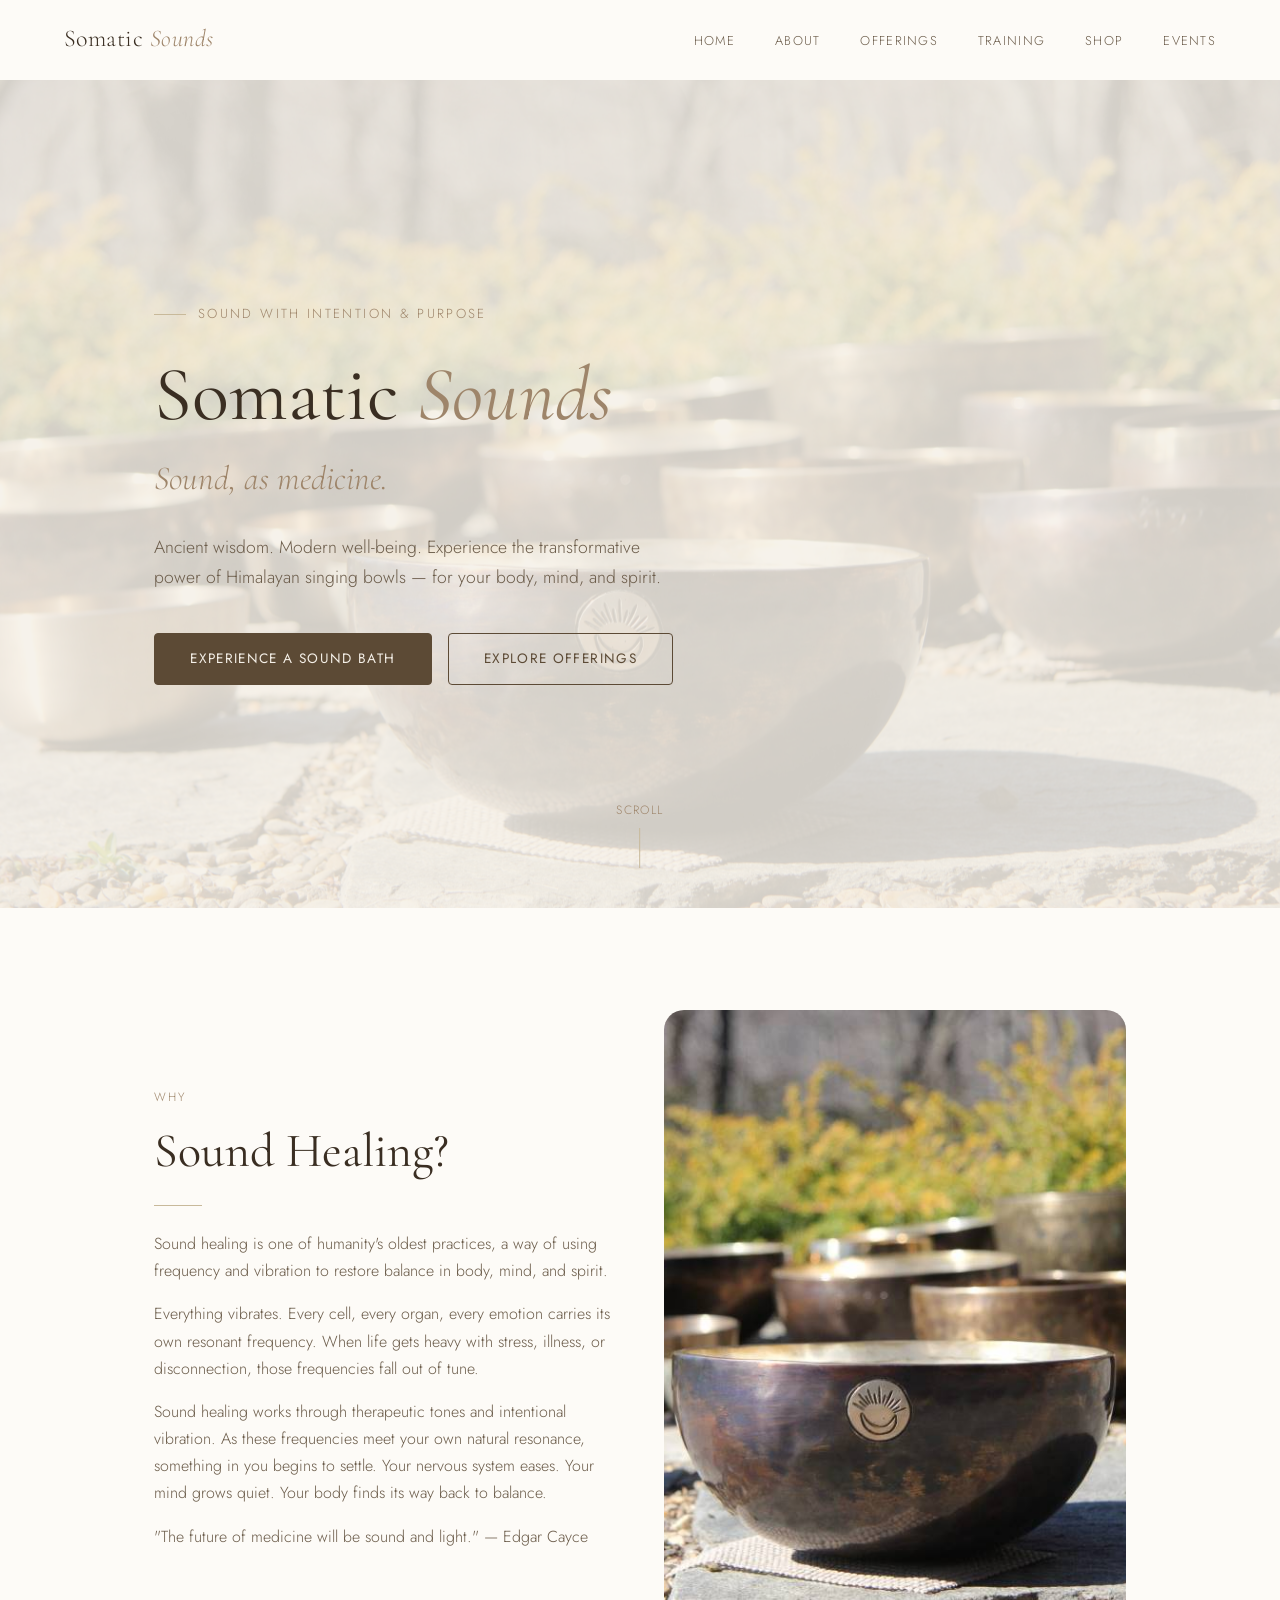
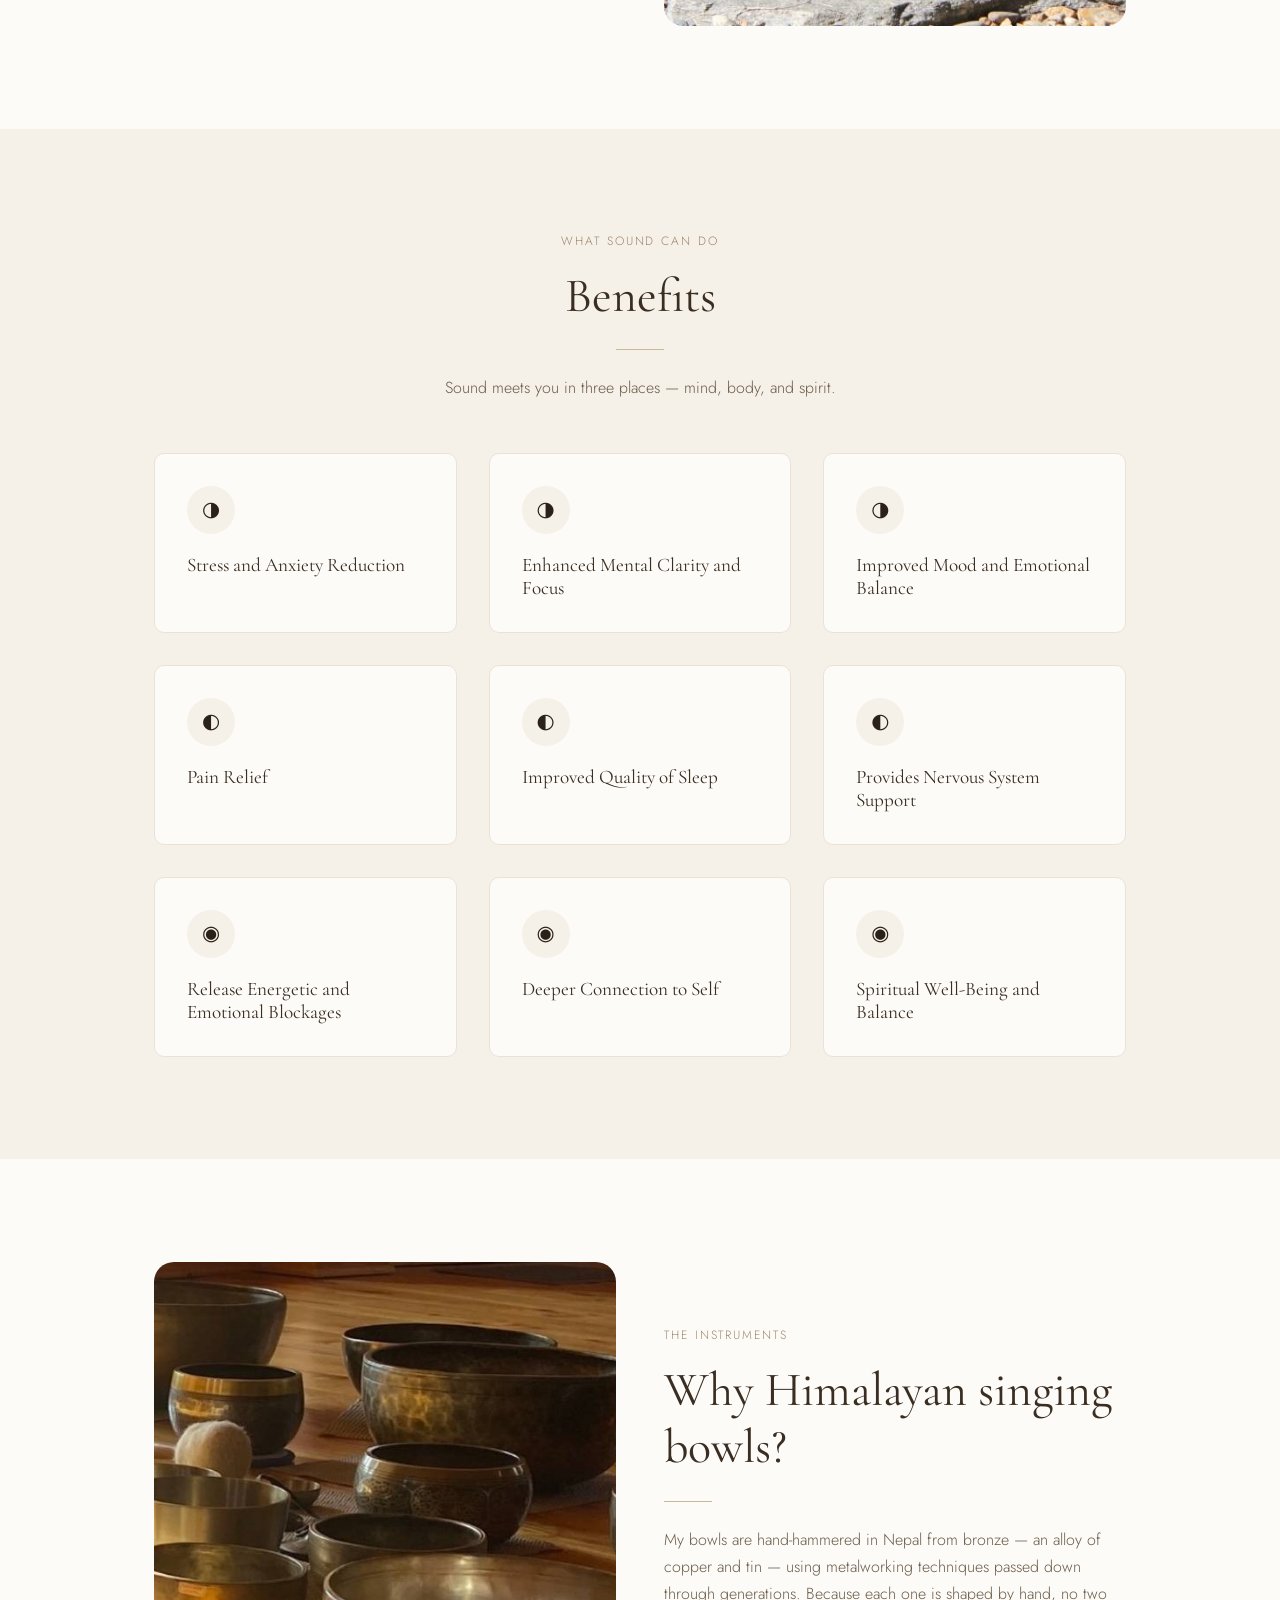
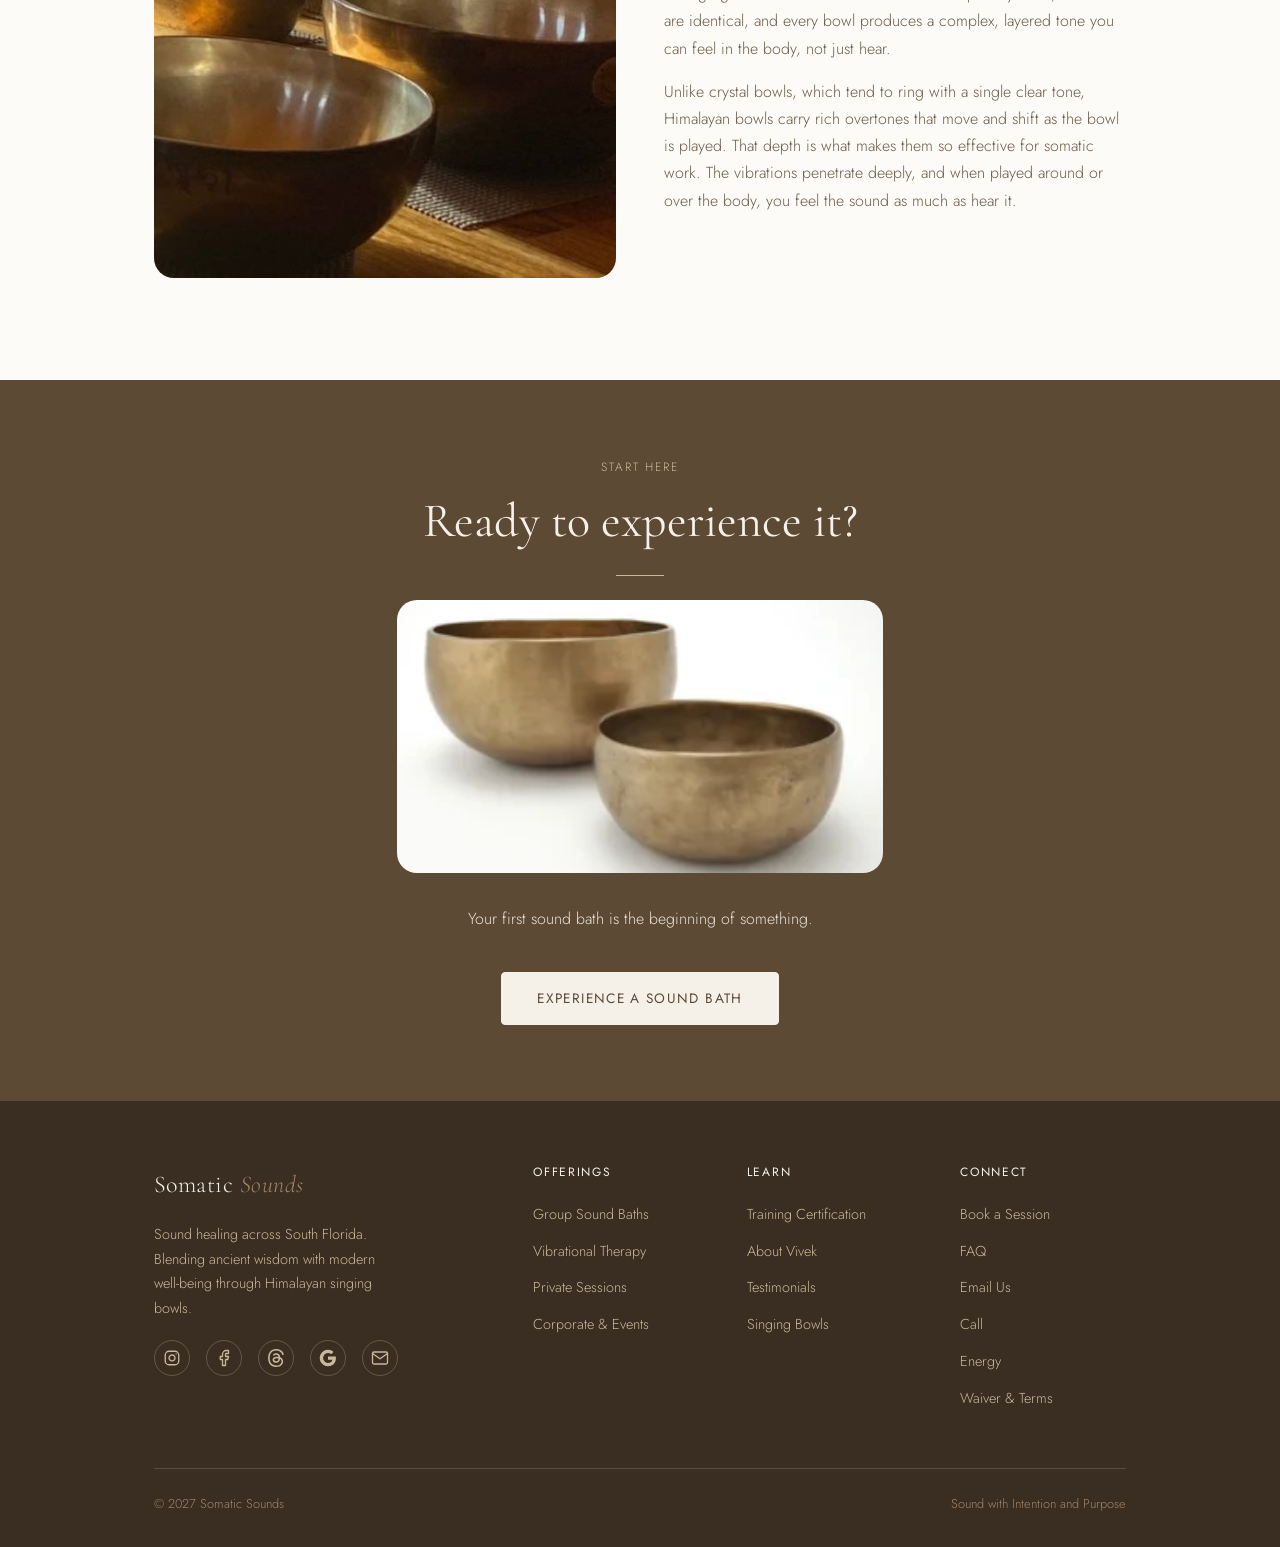
==== commit b5932a49: "mia2" ====
--- a/index.html
+++ b/index.html
@@ -236,7 +236,7 @@
       <div class="footer-grid">
 				<div class="footer-brand">
 				  <a href="index.html" class="nav-logo">Somatic <span>Sounds</span></a>
-				  <p>Sound healing across South Florida — Fort Lauderdale, Miami, and West Palm Beach. Blending ancient wisdom with modern well-being through Himalayan singing bowls.</p>
+				  <p>Sound healing across South Florida. Blending ancient wisdom with modern well-being through Himalayan singing bowls.</p>
 				  <div class="social-links">
 					<a href="https://www.instagram.com/somatic_sounds_vivek/" aria-label="Instagram" target="_blank" rel="noopener">
 					  <svg viewBox="0 0 24 24" fill="none" stroke="currentColor" stroke-width="1.75" stroke-linecap="round" stroke-linejoin="round" aria-hidden="true">
